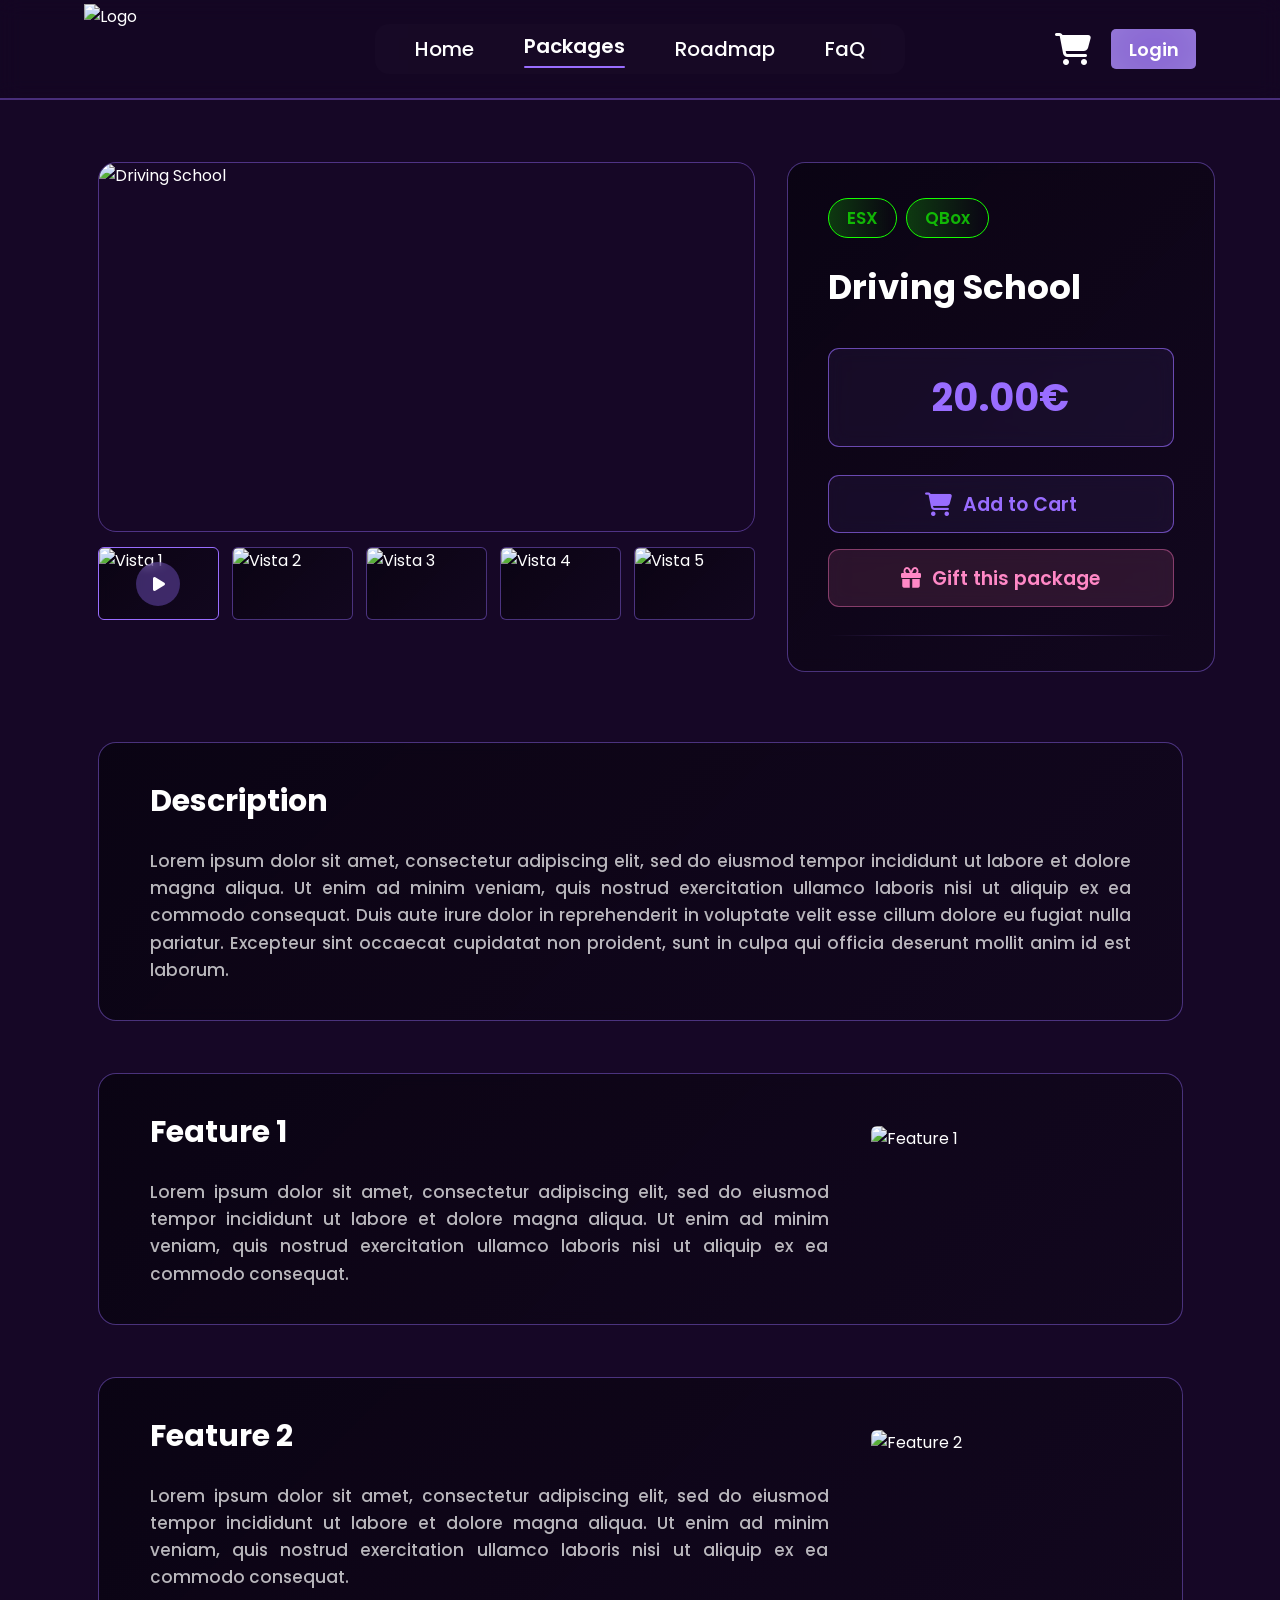
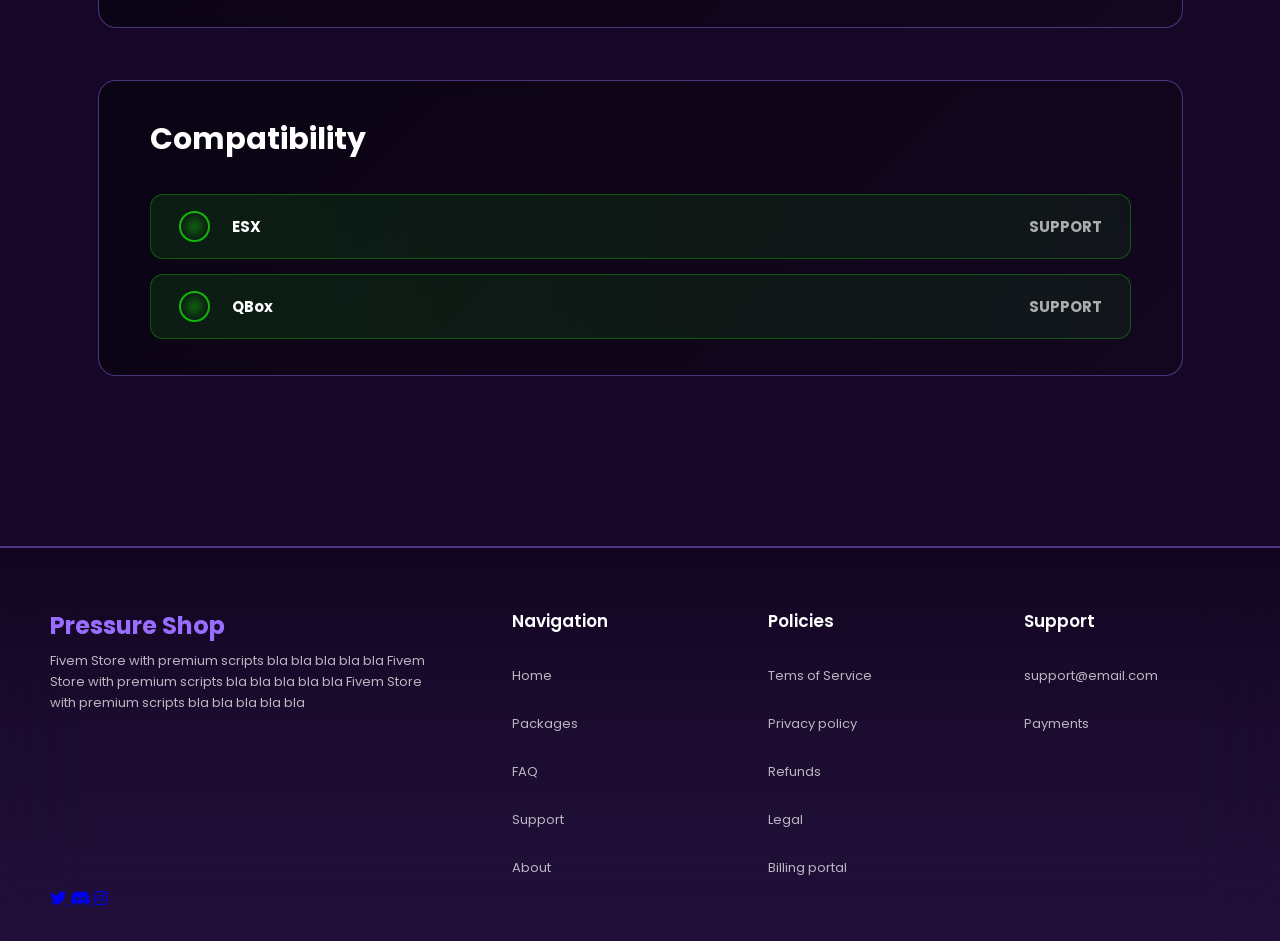
==== package.html @ d974fdbe "Add files via upload" ====
<!DOCTYPE html>
<html lang="es">
<head>
    <meta charset="UTF-8">
    <meta name="viewport" content="width=device-width, initial-scale=1.0">
    <title>Driving School - Pressure Shop</title>
    <link rel="stylesheet" href="https://cdnjs.cloudflare.com/ajax/libs/font-awesome/6.5.1/css/all.min.css">
    <link rel="preconnect" href="https://fonts.googleapis.com">
    <link rel="preconnect" href="https://fonts.gstatic.com" crossorigin>
    <link href="https://fonts.googleapis.com/css2?family=Poppins:wght@300;400;500;600;700;800&display=swap" rel="stylesheet">
    <link rel="stylesheet" href="style.css">
</head>
<body>
    <div class="fondo-abstracto"></div>
    
    <header class="barra-navegacion">
        <div class="barra-navegacion-contenido">
            <img class="barra-navegacion-imagen" src="http://localhost:3845/assets/6dd7b9b415d5a33be78ff3a05e69b269f76c4a64.png" alt="Logo">
            <nav class="barra-navegacion-paginas">
                <a href="index.html" class="barra-navegacion-pagina">Home</a>
                <a href="packages.html" class="barra-navegacion-pagina-seleccionada">
                    <span>Packages</span>
                    <div class="barra-navegacion-linea"></div>
                </a>
                <a href="roadmap.html" class="barra-navegacion-pagina">Roadmap</a>
                <a href="index.html#faq" class="barra-navegacion-pagina">FaQ</a>
            </nav>
            <div class="barra-navegacion-acciones">
                <i class="fa-solid fa-cart-shopping barra-navegacion-carrito"></i>
                <div class="barra-navegacion-login">
                    <p class="barra-navegacion-login-texto">Login</p>
                </div>
            </div>
        </div>
    </header>

    <main class="seccion-principal-paquete">
        <!-- Sección Vista del Paquete -->
        <section class="seccion-vista-paquete">
            <div class="contenedor-vista-paquete">
                <!-- Galería de Imágenes -->
                <div class="paquete-galeria">
                    <div class="paquete-imagen-principal">
                        <img src="http://localhost:3845/assets/cdb3af06e05f0462974c043384c393576e324d57.png" alt="Driving School">
                    </div>
                    <div class="paquete-miniaturas">
                        <div class="paquete-miniatura activa">
                            <img src="http://localhost:3845/assets/cdb3af06e05f0462974c043384c393576e324d57.png" alt="Vista 1">
                            <div class="miniatura-play">
                                <i class="fas fa-play"></i>
                            </div>
                        </div>
                        <div class="paquete-miniatura">
                            <img src="http://localhost:3845/assets/1f35b79a4ffbcec7e0692dbcde36d2a3f25a0813.png" alt="Vista 2">
                        </div>
                        <div class="paquete-miniatura">
                            <img src="http://localhost:3845/assets/9067d651aeee5f3365af554c4c97d19b44d514a9.png" alt="Vista 3">
                        </div>
                        <div class="paquete-miniatura">
                            <img src="http://localhost:3845/assets/1de603a853098164a46dad4e11ddac39beee2a10.png" alt="Vista 4">
                        </div>
                        <div class="paquete-miniatura">
                            <img src="http://localhost:3845/assets/d2fc2fd8f8702bbcc86608a6ccfd7d4eb787f621.png" alt="Vista 5">
                        </div>
                    </div>
                </div>

                <!-- Información del Paquete -->
                <div class="paquete-info">
                    <div class="paquete-info-etiquetas">
                        <span class="paquete-etiqueta-framework">ESX</span>
                        <span class="paquete-etiqueta-framework">QBox</span>
                    </div>
                    <h1 class="paquete-info-titulo">Driving School</h1>
                    
                    <div class="paquete-info-precio">
                        <p class="precio-valor">20.00€</p>
                    </div>
                    
                    <button class="paquete-boton-carrito-grande">
                        <i class="fas fa-shopping-cart"></i>
                        <span>Add to Cart</span>
                    </button>
                    
                    <button class="paquete-boton-regalo">
                        <i class="fas fa-gift"></i>
                        <span>Gift this package</span>
                    </button>
                    
                    <div class="paquete-info-separador"></div>
                </div>
            </div>
        </section>

        <!-- Sección Descripción -->
        <section class="seccion-descripcion">
            <div class="contenedor-descripcion">
                <h2 class="descripcion-titulo">Description</h2>
                <p class="descripcion-texto">Lorem ipsum dolor sit amet, consectetur adipiscing elit, sed do eiusmod tempor incididunt ut labore et dolore magna aliqua. Ut enim ad minim veniam, quis nostrud exercitation ullamco laboris nisi ut aliquip ex ea commodo consequat. Duis aute irure dolor in reprehenderit in voluptate velit esse cillum dolore eu fugiat nulla pariatur. Excepteur sint occaecat cupidatat non proident, sunt in culpa qui officia deserunt mollit anim id est laborum.</p>
            </div>
        </section>

        <!-- Sección Características -->
        <section class="seccion-caracteristicas">
            <!-- Característica 1 -->
            <div class="contenedor-caracteristica">
                <div class="caracteristica-contenido">
                    <h3 class="caracteristica-titulo">Feature 1</h3>
                    <p class="caracteristica-descripcion">Lorem ipsum dolor sit amet, consectetur adipiscing elit, sed do eiusmod tempor incididunt ut labore et dolore magna aliqua. Ut enim ad minim veniam, quis nostrud exercitation ullamco laboris nisi ut aliquip ex ea commodo consequat.</p>
                </div>
                <div class="caracteristica-imagen">
                    <img src="http://localhost:3845/assets/03c77fe3ed1e97c93a8b05830d9ef6f0c1249931.png" alt="Feature 1">
                </div>
            </div>

            <!-- Característica 2 -->
            <div class="contenedor-caracteristica invertido">
                <div class="caracteristica-imagen">
                    <img src="http://localhost:3845/assets/75b4d01ce74805fd479299754c787b478462323e.png" alt="Feature 2">
                </div>
                <div class="caracteristica-contenido">
                    <h3 class="caracteristica-titulo">Feature 2</h3>
                    <p class="caracteristica-descripcion">Lorem ipsum dolor sit amet, consectetur adipiscing elit, sed do eiusmod tempor incididunt ut labore et dolore magna aliqua. Ut enim ad minim veniam, quis nostrud exercitation ullamco laboris nisi ut aliquip ex ea commodo consequat.</p>
                </div>
            </div>
        </section>

        <!-- Sección Compatibilidad -->
        <section class="seccion-compatibilidad">
            <div class="contenedor-compatibilidad">
                <h2 class="compatibilidad-titulo">Compatibility</h2>
                
                <div class="compatibilidad-item">
                    <div class="compatibilidad-icono">
                        <div class="compatibilidad-circulo"></div>
                    </div>
                    <p class="compatibilidad-nombre">ESX</p>
                    <p class="compatibilidad-soporte">SUPPORT</p>
                </div>
                
                <div class="compatibilidad-item">
                    <div class="compatibilidad-icono">
                        <div class="compatibilidad-circulo"></div>
                    </div>
                    <p class="compatibilidad-nombre">QBox</p>
                    <p class="compatibilidad-soporte">SUPPORT</p>
                </div>
            </div>
        </section>
    </main>

    <!-- Footer -->
    <footer class="pie-pagina">
        <div class="pie-pagina-contenedor">
            <div class="pie-pagina-informacion">
                <h3 class="pie-pagina-titulo">Pressure Shop</h3>
                <p class="pie-pagina-descripcion">Fivem Store with premium scripts bla bla bla bla bla Fivem Store with premium scripts bla bla bla bla bla Fivem Store with premium scripts bla bla bla bla bla</p>
            </div>
            
            <div class="pie-pagina-columna">
                <h4 class="pie-pagina-columna-titulo">Navigation</h4>
                <a href="index.html" class="pie-pagina-enlace">Home</a>
                <a href="packages.html" class="pie-pagina-enlace">Packages</a>
                <a href="index.html#faq" class="pie-pagina-enlace">FAQ</a>
                <a href="index.html#support" class="pie-pagina-enlace">Support</a>
                <a href="#" class="pie-pagina-enlace">About</a>
            </div>
            
            <div class="pie-pagina-columna">
                <h4 class="pie-pagina-columna-titulo">Policies</h4>
                <a href="#" class="pie-pagina-enlace">Tems of Service</a>
                <a href="#" class="pie-pagina-enlace">Privacy policy</a>
                <a href="#" class="pie-pagina-enlace">Refunds</a>
                <a href="#" class="pie-pagina-enlace">Legal</a>
                <a href="#" class="pie-pagina-enlace">Billing portal</a>
            </div>
            
            <div class="pie-pagina-columna">
                <h4 class="pie-pagina-columna-titulo">Support</h4>
                <a href="mailto:support@email.com" class="pie-pagina-enlace">support@email.com</a>
                <a href="#" class="pie-pagina-enlace">Payments</a>
            </div>
        </div>
        
        <div class="pie-pagina-redes">
            <a href="#" class="pie-pagina-icono-social">
                <i class="fab fa-twitter"></i>
            </a>
            <a href="#" class="pie-pagina-icono-social">
                <i class="fab fa-discord"></i>
            </a>
            <a href="#" class="pie-pagina-icono-social">
                <i class="fab fa-instagram"></i>
            </a>
        </div>
    </footer>
</body>
</html>
---- style.css ----
/* ========== ESTILOS GENERALES ========== */
* {
    margin: 0;
    padding: 0;
    box-sizing: border-box;
}

body {
    font-family: 'Poppins', sans-serif;
    background-color: #160726;
    color: white;
    min-height: 100vh;
    overflow-x: hidden;
}

/* Fondo abstracto */
.fondo-abstracto {
    position: fixed;
    top: 0;
    left: 0;
    width: 100%;
    height: 100%;
    background-image: url('http://localhost:3845/assets/07487ac74ef65855a284d0785a8cc638ba7f4124.png');
    background-repeat: repeat;
    background-size: 1024px 1024px;
    background-position: top left;
    opacity: 0.07;
    z-index: -1;
    pointer-events: none;
}

/* ========== BARRA DE NAVEGACIÓN ========== */
.barra-navegacion {
    position: fixed;
    top: 0;
    left: 0;
    width: 100%;
    height: 100px;
    background-color: rgba(0, 0, 0, 0.06);
    border-bottom: 2px solid rgba(153, 109, 255, 0.4);
    z-index: 1000;
    backdrop-filter: blur(10px);
}

.barra-navegacion-contenido {
    max-width: 1920px;
    margin: 0 auto;
    height: 100%;
    display: flex;
    align-items: center;
    justify-content: space-between;
    padding: 0 84px;
    position: relative;
}

.barra-navegacion-imagen {
    width: 90px;
    height: 90px;
    object-fit: cover;
}

.barra-navegacion-paginas {
    display: flex;
    align-items: center;
    gap: 50px;
    position: absolute;
    left: 50%;
    transform: translateX(-50%);
    background: rgba(255, 255, 255, 0.01);
    backdrop-filter: blur(45.9px);
    padding: 12px 40px;
    border-radius: 14px;
    height: 50px;
}

.barra-navegacion-pagina,
.barra-navegacion-pagina-seleccionada {
    font-family: 'Poppins', sans-serif;
    font-weight: 500;
    font-size: 20px;
    color: white;
    text-decoration: none;
    transition: color 0.3s ease;
    position: relative;
    display: flex;
    flex-direction: column;
    align-items: center;
    gap: 5px;
}

.barra-navegacion-pagina:hover {
    color: #996dff;
}

.barra-navegacion-pagina-seleccionada {
    font-weight: 600;
}

.barra-navegacion-linea {
    width: 100%;
    height: 2px;
    background: #996dff;
    border-radius: 2px;
}

.barra-navegacion-acciones {
    display: flex;
    align-items: center;
    gap: 20px;
}

.barra-navegacion-carrito {
    font-size: 32px;
    color: white;
    cursor: pointer;
    transition: color 0.3s ease;
}

.barra-navegacion-carrito:hover {
    color: #996dff;
}

.barra-navegacion-login {
    display: flex;
    align-items: center;
    justify-content: center;
    background: rgba(153, 109, 255, 0.78);
    padding: 10px 16px;
    border-radius: 5px;
    cursor: pointer;
    transition: background 0.3s ease;
    box-shadow: 0px 0px 49.5px 0px inset rgba(255, 255, 255, 0.25);
    height: 40px;
    min-width: 85px;
}

.barra-navegacion-login:hover {
    background: rgba(153, 109, 255, 1);
}

.barra-navegacion-login-texto {
    font-family: 'Poppins', sans-serif;
    font-weight: 600;
    font-size: 18px;
    margin: 0;
    color: white;
}

/* ========== MAIN ========== */
main {
    margin-top: 100px;
    width: 100%;
    max-width: 1920px;
    margin-left: auto;
    margin-right: auto;
    padding: 80px 0;
}

/* ========== SECCIÓN ÚLTIMO PAQUETE (Latest Drop) ========== */
.seccion-ultimo-paquete {
    max-width: 1100px;
    margin: 0 auto 120px;
    position: relative;
    background: rgba(153, 109, 255, 0.05);
    border: 1px solid rgba(153, 109, 255, 0.4);
    border-radius: 70px;
    padding: 50px;
    backdrop-filter: blur(9.8px);
    display: grid;
    grid-template-columns: 400px 1fr;
    gap: 40px;
    align-items: center;
    min-height: 500px;
}

.seccion-ultimo-paquete-contenido {
    display: flex;
    flex-direction: column;
    gap: 20px;
}

.seccion-ultimo-paquete-titulo1 {
    font-family: 'Poppins', sans-serif;
    font-weight: 700;
    font-size: 28px;
    color: #996dff;
    text-transform: uppercase;
    margin: 0;
    text-shadow: rgba(153, 109, 255, 0.84) 0px 0px 30.8px;
    line-height: normal;
}

.seccion-ultimo-paquete-titulo2 {
    font-family: 'Poppins', sans-serif;
    font-weight: 700;
    font-size: 32px;
    text-transform: uppercase;
    margin: 0;
    color: white;
    line-height: normal;
}

.seccion-ultimo-paquete-descripcion {
    font-family: 'Poppins', sans-serif;
    font-weight: 400;
    font-size: 15px;
    color: rgba(255, 255, 255, 0.71);
    line-height: 1.5;
    margin: 0;
    text-align: justify;
    text-transform: uppercase;
}

.seccion-ultimo-paquete-boton {
    display: inline-flex;
    align-items: center;
    justify-content: center;
    gap: 10px;
    background: rgba(153, 109, 255, 0.19);
    border: 1px solid #996dff;
    border-radius: 11px;
    padding: 10px 20px;
    cursor: pointer;
    transition: all 0.3s ease;
    width: fit-content;
    height: 50px;
    margin-top: 15px;
}

.seccion-ultimo-paquete-boton:hover {
    background: rgba(153, 109, 255, 0.3);
    transform: translateY(-2px);
}

.seccion-ultimo-paquete-boton-icono {
    font-size: 28px;
    color: #996dff;
}

.seccion-ultimo-paquete-boton-texto {
    font-family: 'Poppins', sans-serif;
    font-weight: 600;
    font-size: 18px;
    color: #996dff;
    text-transform: uppercase;
    margin: 0;
    line-height: normal;
}

.seccion-ultimo-paquete-imagen {
    width: 100%;
    height: 100%;
    object-fit: cover;
    border-radius: 20px;
}

/* ========== SECCIÓN PAQUETES ========== */
.seccion-paquetes {
    max-width: 1500px;
    margin: 0 auto 120px;
    padding: 0 40px;
}

.seccion-paquetes-titulo {
    text-align: center;
    margin-bottom: 60px;
    position: relative;
}

.seccion-paquetes-titulo-texto {
    font-family: 'Poppins', sans-serif;
    font-weight: 700;
    font-size: 45px;
    color: #996dff;
    text-transform: uppercase;
    letter-spacing: 1.1px;
    margin: 0;
    display: inline-block;
    position: relative;
}

.seccion-paquetes-titulo-texto::before,
.seccion-paquetes-titulo-texto::after {
    content: '';
    position: absolute;
    top: 50%;
    transform: translateY(-50%);
    width: 80px;
    height: 2px;
    background: linear-gradient(90deg, transparent 0%, #996dff 50%, transparent 100%);
}

.seccion-paquetes-titulo-texto::before {
    right: calc(100% + 30px);
}

.seccion-paquetes-titulo-texto::after {
    left: calc(100% + 30px);
}

.seccion-paquetes-imagenes {
    display: grid;
    grid-template-columns: repeat(4, 1fr);
    gap: 30px;
}

.seccion-paquetes-imagen {
    width: 100%;
    height: 200px;
    object-fit: cover;
    border-radius: 18px;
    border: 1px solid #3f3f3f;
    transition: transform 0.3s ease, box-shadow 0.3s ease;
}

.seccion-paquetes-imagen:hover {
    transform: translateY(-5px);
    box-shadow: 0 10px 30px rgba(153, 109, 255, 0.3);
}

/* ========== SECCIÓN POR QUÉ NOSOTROS (Why Us) ========== */
.seccion-por-que-nosotros {
    max-width: 1500px;
    margin: 0 auto 120px;
    padding: 0 40px;
}

.seccion-por-que-nosotros-titulo {
    text-align: center;
    margin-bottom: 60px;
    position: relative;
}

.seccion-por-que-nosotros-titulo-texto {
    font-family: 'Poppins', sans-serif;
    font-weight: 700;
    font-size: 45px;
    color: #996dff;
    text-transform: uppercase;
    letter-spacing: 1.1px;
    margin: 0;
    display: inline-block;
    position: relative;
}

.seccion-por-que-nosotros-titulo-texto::before,
.seccion-por-que-nosotros-titulo-texto::after {
    content: '';
    position: absolute;
    top: 50%;
    transform: translateY(-50%);
    width: 80px;
    height: 2px;
    background: linear-gradient(90deg, transparent 0%, #996dff 50%, transparent 100%);
}

.seccion-por-que-nosotros-titulo-texto::before {
    right: calc(100% + 30px);
}

.seccion-por-que-nosotros-titulo-texto::after {
    left: calc(100% + 30px);
}

.seccion-por-que-nosotros-tarjetas {
    display: grid;
    grid-template-columns: repeat(4, 1fr);
    gap: 30px;
}

.seccion-por-que-nosotros-tarjeta {
    text-align: center;
    padding: 25px 15px;
    background: rgba(153, 109, 255, 0.03);
    border-radius: 15px;
    transition: all 0.3s ease;
}

.seccion-por-que-nosotros-tarjeta:hover {
    background: rgba(153, 109, 255, 0.06);
}

.seccion-por-que-nosotros-tarjeta-icono-contenedor {
    width: 70px;
    height: 70px;
    margin: 0 auto 20px;
    background: rgba(153, 109, 255, 0.15);
    border: 1px solid rgba(153, 109, 255, 0.4);
    border-radius: 12px;
    display: flex;
    align-items: center;
    justify-content: center;
    transition: all 0.3s ease;
}

.seccion-por-que-nosotros-tarjeta:hover .seccion-por-que-nosotros-tarjeta-icono-contenedor {
    background: rgba(153, 109, 255, 0.25);
    transform: translateY(-5px);
}

.seccion-por-que-nosotros-tarjeta-icono {
    font-size: 32px;
    color: #996dff;
}

.seccion-por-que-nosotros-tarjeta-titulo {
    font-family: 'Poppins', sans-serif;
    font-weight: 600;
    font-size: 18px;
    color: #b8a7e0;
    margin: 0 0 12px 0;
    line-height: normal;
}

.seccion-por-que-nosotros-tarjeta-descripcion {
    font-family: 'Poppins', sans-serif;
    font-weight: 400;
    font-size: 13px;
    color: rgba(255, 255, 255, 0.7);
    line-height: 1.6;
    margin: 0;
    text-align: justify;
}

/* ========== SECCIÓN FAQ ========== */
.seccion-faq {
    max-width: 1100px;
    margin: 0 auto 120px;
    padding: 0 40px;
}

.seccion-faq-titulo {
    text-align: center;
    margin-bottom: 60px;
    position: relative;
}

.seccion-faq-titulo-texto {
    font-family: 'Poppins', sans-serif;
    font-weight: 700;
    font-size: 45px;
    color: #996dff;
    text-transform: uppercase;
    letter-spacing: 1.1px;
    margin: 0;
    display: inline-block;
    position: relative;
}

.seccion-faq-titulo-texto::before,
.seccion-faq-titulo-texto::after {
    content: '';
    position: absolute;
    top: 50%;
    transform: translateY(-50%);
    width: 80px;
    height: 2px;
    background: linear-gradient(90deg, transparent 0%, #996dff 50%, transparent 100%);
}

.seccion-faq-titulo-texto::before {
    right: calc(100% + 30px);
}

.seccion-faq-titulo-texto::after {
    left: calc(100% + 30px);
}

.seccion-faq-preguntas {
    display: flex;
    flex-direction: column;
    gap: 18px;
}

.seccion-faq-pregunta {
    background: rgba(153, 109, 255, 0.08);
    border: 1px solid rgba(153, 109, 255, 0.3);
    border-radius: 12px;
    padding: 20px 25px;
    cursor: pointer;
    transition: all 0.3s ease;
}

.seccion-faq-pregunta:hover {
    background: rgba(153, 109, 255, 0.12);
    border-color: rgba(153, 109, 255, 0.5);
}

.seccion-faq-pregunta-encabezado {
    display: flex;
    justify-content: space-between;
    align-items: center;
}

.seccion-faq-pregunta-titulo {
    font-family: 'Poppins', sans-serif;
    font-weight: 600;
    font-size: 17px;
    margin: 0;
    line-height: normal;
}

.seccion-faq-pregunta-icono {
    font-size: 20px;
    color: #996dff;
    transition: transform 0.3s ease;
}

.seccion-faq-pregunta-respuesta {
    font-family: 'Poppins', sans-serif;
    font-weight: 400;
    font-size: 14px;
    color: rgba(255, 255, 255, 0.7);
    line-height: 1.7;
    margin-top: 12px;
}

/* ========== SECCIÓN SOPORTE ========== */
.seccion-soporte {
    max-width: 800px;
    margin: 0 auto 120px;
    padding: 0 40px;
}

.seccion-soporte-titulo {
    text-align: center;
    margin-bottom: 60px;
    position: relative;
}

.seccion-soporte-titulo-texto {
    font-family: 'Poppins', sans-serif;
    font-weight: 700;
    font-size: 45px;
    color: #996dff;
    text-transform: uppercase;
    letter-spacing: 1.1px;
    margin: 0;
    display: inline-block;
    position: relative;
}

.seccion-soporte-titulo-texto::before,
.seccion-soporte-titulo-texto::after {
    content: '';
    position: absolute;
    top: 50%;
    transform: translateY(-50%);
    width: 80px;
    height: 2px;
    background: linear-gradient(90deg, transparent 0%, #996dff 50%, transparent 100%);
}

.seccion-soporte-titulo-texto::before {
    right: calc(100% + 30px);
}

.seccion-soporte-titulo-texto::after {
    left: calc(100% + 30px);
}

.seccion-soporte-contenedor {
    background: rgba(153, 109, 255, 0.05);
    border: 1px solid rgba(153, 109, 255, 0.4);
    border-radius: 40px;
    padding: 40px 60px;
    backdrop-filter: blur(9.8px);
}

.seccion-soporte-formulario {
    display: flex;
    flex-direction: column;
    gap: 18px;
}

.seccion-soporte-fila {
    display: grid;
    grid-template-columns: 1fr 1fr;
    gap: 25px;
}

.seccion-soporte-entrada,
.seccion-soporte-entrada-grande {
    background: rgba(0, 0, 0, 0.31);
    border: none;
    border-radius: 7px;
    padding: 12px 18px;
    font-family: 'Poppins', sans-serif;
    font-weight: 300;
    font-size: 16px;
    color: white;
    height: 45px;
    transition: all 0.3s ease;
}

.seccion-soporte-entrada:focus,
.seccion-soporte-entrada-grande:focus {
    outline: none;
    background: rgba(0, 0, 0, 0.4);
}

.seccion-soporte-entrada::placeholder,
.seccion-soporte-entrada-grande::placeholder {
    color: rgba(255, 255, 255, 0.29);
    letter-spacing: 0.5px;
}

.seccion-soporte-entrada-grande {
    min-height: 130px;
    resize: vertical;
    grid-column: 1 / -1;
}

.seccion-soporte-boton {
    display: flex;
    align-items: center;
    justify-content: center;
    gap: 10px;
    background: rgba(0, 0, 0, 0.26);
    border: 1px solid rgba(153, 109, 255, 0.4);
    border-radius: 12px;
    padding: 10px 20px;
    cursor: pointer;
    transition: all 0.3s ease;
    backdrop-filter: blur(2.6px);
    height: 50px;
    width: fit-content;
    margin: 10px auto 0;
}

.seccion-soporte-boton:hover {
    background: rgba(153, 109, 255, 0.3);
    transform: translateY(-2px);
}

.seccion-soporte-boton-icono {
    font-size: 32px;
    color: rgba(153, 109, 255, 0.4);
}

.seccion-soporte-boton-texto {
    font-family: 'Poppins', sans-serif;
    font-weight: 400;
    font-size: 18px;
    color: rgba(153, 109, 255, 0.4);
    margin: 0;
    letter-spacing: 0.5px;
    line-height: normal;
}

/* ========== FOOTER ========== */
.pie-pagina {
    background: linear-gradient(180deg, rgba(0, 0, 0, 0.16) 0%, rgba(35, 23, 62, 0.145) 25%, rgba(70, 46, 123, 0.13) 50%, rgba(139, 92, 246, 0.1) 100%);
    border-top: 2px solid rgba(153, 109, 255, 0.4);
    padding: 60px 50px 30px;
    backdrop-filter: blur(41.3px);
}

.pie-pagina-contenedor {
    max-width: 1500px;
    margin: 0 auto;
    display: grid;
    grid-template-columns: 2fr 1fr 1fr 1fr;
    gap: 50px;
}

.pie-pagina-columna {
    display: flex;
    flex-direction: column;
    gap: 20px;
}

.pie-pagina-titulo {
    font-family: 'Poppins', sans-serif;
    font-weight: 700;
    font-size: 24px;
    color: #996dff;
    margin-bottom: 8px;
}

.pie-pagina-descripcion {
    font-family: 'Poppins', sans-serif;
    font-weight: 400;
    font-size: 13px;
    color: rgba(255, 255, 255, 0.7);
    line-height: 1.6;
    max-width: 380px;
}

.pie-pagina-columna-titulo {
    font-family: 'Poppins', sans-serif;
    font-weight: 600;
    font-size: 17px;
    margin-bottom: 12px;
}

.pie-pagina-enlace {
    font-family: 'Poppins', sans-serif;
    font-weight: 400;
    font-size: 13px;
    color: rgba(255, 255, 255, 0.7);
    text-decoration: none;
    transition: color 0.3s ease;
    margin-bottom: 8px;
}

.pie-pagina-enlace:hover {
    color: #996dff;
}

.pie-pagina-iconos {
    display: flex;
    gap: 15px;
    margin-top: 20px;
}

.pie-pagina-icono {
    width: 40px;
    height: 40px;
    display: flex;
    align-items: center;
    justify-content: center;
    background: rgba(153, 109, 255, 0.15);
    border: 1px solid rgba(153, 109, 255, 0.4);
    border-radius: 10px;
    color: #996dff;
    font-size: 20px;
    text-decoration: none;
    transition: all 0.3s ease;
}

.pie-pagina-icono:hover {
    background: rgba(153, 109, 255, 0.3);
    transform: translateY(-3px);
}

/* ========== PÁGINA PACKAGES ========== */

.seccion-principal-packages {
    width: 100%;
    padding-top: 62px;
}

/* Banner de Colección */
.seccion-banner-coleccion {
    width: 100%;
    display: flex;
    justify-content: center;
    margin-bottom: 99px;
}

.contenedor-banner-coleccion {
    position: relative;
    width: 1100px;
    height: 330px;
    background: linear-gradient(135deg, rgba(153, 109, 255, 0.03) 0%, rgba(0, 0, 0, 0.05) 100%);
    backdrop-filter: blur(10px);
    border: 0.5px solid #996dff;
    border-radius: 38px;
    margin: 0 auto;
}

.banner-coleccion-etiqueta {
    position: absolute;
    top: 27px;
    left: 50%;
    transform: translateX(-50%);
    font-family: 'Poppins', sans-serif;
    font-weight: 700;
    font-size: 17px;
    color: #996dff;
    text-transform: uppercase;
    letter-spacing: 0.4px;
    margin: 0;
    z-index: 2;
}

.banner-coleccion-linea-izquierda,
.banner-coleccion-linea-derecha {
    position: absolute;
    top: 40px;
    width: 55px;
    height: 2px;
    background: linear-gradient(90deg, transparent 0%, #996dff 50%, transparent 100%);
}

.banner-coleccion-linea-izquierda {
    left: calc(50% - 125px);
}

.banner-coleccion-linea-derecha {
    right: calc(50% - 125px);
}

.banner-coleccion-titulo {
    position: absolute;
    top: 49px;
    left: 50%;
    transform: translateX(-50%);
    font-family: 'Poppins', sans-serif;
    font-weight: 700;
    font-size: 50px;
    color: white;
    margin: 0;
    white-space: nowrap;
}

.banner-coleccion-etiquetas {
    position: absolute;
    top: 140px;
    left: 50%;
    transform: translateX(-50%);
    display: flex;
    gap: 12px;
}

.banner-coleccion-tag {
    display: inline-flex;
    align-items: center;
    justify-content: center;
    height: 28px;
    padding: 0 16px;
    background: linear-gradient(90deg, rgba(153, 109, 255, 0.21) 0%, rgba(0, 0, 0, 0.137) 100%);
    border: 1px solid #996dff;
    border-radius: 45px;
    font-family: 'Poppins', sans-serif;
    font-weight: 500;
    font-size: 13px;
    color: white;
}

.banner-coleccion-estadisticas {
    position: absolute;
    bottom: 35px;
    left: 50%;
    transform: translateX(-50%);
    display: flex;
    gap: 22px;
}

.banner-coleccion-estadistica {
    width: 200px;
    height: 85px;
    background: linear-gradient(90deg, rgba(153, 109, 255, 0.21) 0%, rgba(0, 0, 0, 0.137) 100%);
    border: 1px solid #996dff;
    border-radius: 12px;
    display: flex;
    flex-direction: column;
    align-items: center;
    justify-content: center;
    gap: 2px;
}

.estadistica-titulo {
    font-family: 'Poppins', sans-serif;
    font-weight: 600;
    font-size: 10px;
    color: #996dff;
    margin-bottom: 3px;
}

.estadistica-valor {
    font-family: 'Poppins', sans-serif;
    font-weight: 600;
    font-size: 30px;
    color: #996dff;
}

/* Lista de Paquetes */
.seccion-lista-paquetes {
    width: 100%;
    max-width: 1200px;
    margin: 0 auto;
    padding: 0 20px;
}

.lista-paquetes-encabezado {
    display: flex;
    justify-content: space-between;
    align-items: flex-end;
    margin-bottom: 35px;
}

.lista-paquetes-titulos {
    display: flex;
    flex-direction: column;
}

.lista-paquetes-subtitulo {
    font-family: 'Poppins', sans-serif;
    font-weight: 500;
    font-size: 16px;
    color: rgba(255, 255, 255, 0.65);
    margin-bottom: 0;
}

.lista-paquetes-titulo {
    font-family: 'Poppins', sans-serif;
    font-weight: 700;
    font-size: 30px;
    color: white;
    margin-top: 0;
}

.lista-paquetes-filtros {
    display: flex;
    gap: 11px;
}

.filtro-boton {
    height: 28px;
    padding: 0 16px;
    background: linear-gradient(90deg, rgba(153, 109, 255, 0.13) 0%, rgba(0, 0, 0, 0.086) 100%);
    border: 1px solid rgba(153, 109, 255, 0.33);
    border-radius: 45px;
    font-family: 'Poppins', sans-serif;
    font-weight: 500;
    font-size: 13px;
    color: rgba(255, 255, 255, 0.76);
    cursor: pointer;
    transition: all 0.3s ease;
}

.filtro-boton.filtro-activo {
    background: linear-gradient(90deg, rgba(153, 109, 255, 0.21) 0%, rgba(0, 0, 0, 0.137) 100%);
    border: 1px solid #996dff;
    color: white;
}

.filtro-boton:hover {
    background: linear-gradient(90deg, rgba(153, 109, 255, 0.21) 0%, rgba(0, 0, 0, 0.137) 100%);
    border-color: #996dff;
    color: white;
}

/* Tarjetas de Paquetes */
.contenedor-tarjetas-paquetes {
    display: grid;
    grid-template-columns: repeat(3, 380px);
    gap: 28px;
    margin-bottom: 85px;
    justify-content: center;
}

.tarjeta-paquete {
    width: 380px;
    height: 415px;
    background: linear-gradient(180deg, rgba(10, 4, 18, 0.92) 0%, rgba(18, 8, 30, 0.88) 100%);
    border: 1px solid rgba(153, 109, 255, 0.44);
    border-radius: 18px;
    backdrop-filter: blur(7.55px);
    padding: 28px 30px;
    display: flex;
    flex-direction: column;
    position: relative;
    text-decoration: none;
    transition: all 0.3s ease;
}

.tarjeta-paquete:hover {
    transform: translateY(-5px);
    border-color: #996dff;
    box-shadow: 0 10px 30px rgba(153, 109, 255, 0.3);
}

.tarjeta-paquete-imagen {
    width: 100%;
    height: 180px;
    border-radius: 8px;
    object-fit: cover;
    margin-bottom: 7px;
}

.tarjeta-paquete-etiquetas {
    display: flex;
    gap: 7px;
    margin-bottom: 20px;
}

.tarjeta-etiqueta-esx {
    height: 28px;
    padding: 0 11px;
    display: inline-flex;
    align-items: center;
    justify-content: center;
    background: linear-gradient(90deg, rgba(21, 255, 0, 0.21) 0%, rgba(0, 0, 0, 0.137) 100%);
    border: 1px solid #15ff00;
    border-radius: 45px;
    font-family: 'Poppins', sans-serif;
    font-weight: 600;
    font-size: 17px;
    color: rgba(21, 255, 0, 0.68);
}

.tarjeta-paquete-titulo {
    font-family: 'Poppins', sans-serif;
    font-weight: 600;
    font-size: 25px;
    color: white;
    margin: 0 0 4px 0;
    line-height: 1.2;
}

.tarjeta-paquete-descripcion {
    font-family: 'Poppins', sans-serif;
    font-weight: 400;
    font-size: 18px;
    color: rgba(255, 255, 255, 0.73);
    margin: 0 0 auto 0;
    line-height: 1.2;
}

.tarjeta-paquete-footer {
    display: flex;
    align-items: center;
    gap: 8px;
    margin-top: 12px;
}

.tarjeta-paquete-precio {
    font-family: 'Poppins', sans-serif;
    font-weight: 600;
    font-size: 25px;
    color: #996dff;
    margin: 0;
    flex-grow: 1;
}

.tarjeta-boton-carrito {
    width: 44px;
    height: 38px;
    background: rgba(153, 109, 255, 0.02);
    border: 1px solid rgba(153, 109, 255, 0.4);
    border-radius: 8px;
    backdrop-filter: blur(10.95px);
    box-shadow: inset 0px 0px 6.3px 0px #996dff;
    display: flex;
    align-items: center;
    justify-content: center;
    cursor: pointer;
    transition: all 0.3s ease;
}

.tarjeta-boton-carrito i {
    color: #996dff;
    font-size: 16px;
}

.tarjeta-boton-carrito:hover {
    background: rgba(153, 109, 255, 0.1);
    transform: translateY(-2px);
}

.tarjeta-boton-checkout {
    width: 132px;
    height: 38px;
    background: rgba(244, 189, 120, 0.07);
    border: 1px solid rgba(244, 189, 120, 0.45);
    border-radius: 8px;
    backdrop-filter: blur(10.95px);
    box-shadow: inset 0px 0px 6.3px 0px rgba(244, 189, 120, 0.34);
    font-family: 'Poppins', sans-serif;
    font-weight: 600;
    font-size: 17px;
    color: rgba(255, 205, 142, 0.66);
    text-transform: uppercase;
    cursor: pointer;
    transition: all 0.3s ease;
}

.tarjeta-boton-checkout:hover {
    background: rgba(244, 189, 120, 0.15);
    transform: translateY(-2px);
}

/* ========== PÁGINA DE DETALLE DEL PAQUETE ========== */
.seccion-principal-paquete {
    padding-top: 62px;
    padding-bottom: 85px;
}

/* Vista del Paquete */
.seccion-vista-paquete {
    max-width: 1185px;
    margin: 0 auto 70px auto;
    padding: 0 50px;
}

.contenedor-vista-paquete {
    display: flex;
    gap: 32px;
    align-items: flex-start;
}

/* Galería */
.paquete-galeria {
    flex: 1;
    max-width: 657px;
}

.paquete-imagen-principal {
    width: 100%;
    height: 370px;
    border-radius: 18px;
    border: 1px solid rgba(153, 109, 255, 0.44);
    overflow: hidden;
    margin-bottom: 15px;
}

.paquete-imagen-principal img {
    width: 100%;
    height: 100%;
    object-fit: cover;
}

.paquete-miniaturas {
    display: flex;
    gap: 13px;
}

.paquete-miniatura {
    position: relative;
    width: 129px;
    height: 73px;
    border-radius: 6px;
    border: 1px solid rgba(153, 109, 255, 0.44);
    background: linear-gradient(135deg, rgba(10, 4, 18, 0.92) 0%, rgba(18, 8, 30, 0.88) 100%);
    backdrop-filter: blur(6.4px);
    overflow: hidden;
    cursor: pointer;
    transition: all 0.3s ease;
}

.paquete-miniatura:hover {
    border-color: #996dff;
    transform: translateY(-2px);
}

.paquete-miniatura.activa {
    border-color: #996dff;
}

.paquete-miniatura img {
    width: 100%;
    height: 100%;
    object-fit: cover;
}

.miniatura-play {
    position: absolute;
    top: 50%;
    left: 50%;
    transform: translate(-50%, -50%);
    width: 44px;
    height: 44px;
    display: flex;
    align-items: center;
    justify-content: center;
    background: rgba(153, 109, 255, 0.35);
    backdrop-filter: blur(4px);
    border-radius: 50%;
}

.miniatura-play i {
    color: white;
    font-size: 16px;
    margin-left: 2px;
}

/* Información del Paquete */
.paquete-info {
    flex: 0 0 428px;
    background: linear-gradient(135deg, rgba(10, 4, 18, 0.92) 0%, rgba(18, 8, 30, 0.88) 100%);
    backdrop-filter: blur(6.4px);
    border: 1px solid rgba(153, 109, 255, 0.44);
    border-radius: 18px;
    padding: 35px 40px;
}

.paquete-info-etiquetas {
    display: flex;
    gap: 9px;
    margin-bottom: 24px;
}

.paquete-etiqueta-framework {
    padding: 6px 18px;
    background: linear-gradient(90deg, rgba(21, 255, 0, 0.21) 0%, rgba(0, 0, 0, 0.137) 100%);
    border: 1px solid #15ff00;
    border-radius: 38px;
    font-family: 'Poppins', sans-serif;
    font-weight: 600;
    font-size: 17px;
    color: rgba(21, 255, 0, 0.68);
}

.paquete-info-titulo {
    font-family: 'Poppins', sans-serif;
    font-weight: 700;
    font-size: 34px;
    color: white;
    margin-bottom: 35px;
}

.paquete-info-precio {
    background: rgba(153, 109, 255, 0.08);
    backdrop-filter: blur(9px);
    border: 1px solid rgba(153, 109, 255, 0.64);
    border-radius: 11px;
    padding: 20px 15px;
    margin-bottom: 28px;
}

.precio-valor {
    font-family: 'Poppins', sans-serif;
    font-weight: 700;
    font-size: 38px;
    color: #996dff;
    text-align: center;
}

.paquete-boton-carrito-grande {
    width: 100%;
    height: 58px;
    display: flex;
    align-items: center;
    justify-content: center;
    gap: 11px;
    background: rgba(153, 109, 255, 0.08);
    backdrop-filter: blur(9px);
    border: 1px solid rgba(153, 109, 255, 0.64);
    border-radius: 11px;
    margin-bottom: 16px;
    cursor: pointer;
    transition: all 0.3s ease;
}

.paquete-boton-carrito-grande i {
    font-size: 24px;
    color: #996dff;
}

.paquete-boton-carrito-grande span {
    font-family: 'Poppins', sans-serif;
    font-weight: 600;
    font-size: 19px;
    color: #996dff;
}

.paquete-boton-carrito-grande:hover {
    background: rgba(153, 109, 255, 0.15);
    transform: translateY(-2px);
}

.paquete-boton-regalo {
    width: 100%;
    height: 58px;
    display: flex;
    align-items: center;
    justify-content: center;
    gap: 11px;
    background: rgba(244, 114, 182, 0.13);
    backdrop-filter: blur(9px);
    border: 1px solid rgba(244, 114, 182, 0.45);
    border-radius: 11px;
    margin-bottom: 28px;
    cursor: pointer;
    transition: all 0.3s ease;
}

.paquete-boton-regalo i {
    font-size: 20px;
    color: #ff88c6;
}

.paquete-boton-regalo span {
    font-family: 'Poppins', sans-serif;
    font-weight: 600;
    font-size: 19px;
    color: #ff88c6;
}

.paquete-boton-regalo:hover {
    background: rgba(244, 114, 182, 0.2);
    transform: translateY(-2px);
}

.paquete-info-separador {
    width: 100%;
    height: 1px;
    background: linear-gradient(90deg, transparent 0%, rgba(153, 109, 255, 0.44) 50%, transparent 100%);
}

/* Sección Descripción */
.seccion-descripcion {
    max-width: 1185px;
    margin: 0 auto 52px auto;
    padding: 0 50px;
}

.contenedor-descripcion {
    background: linear-gradient(135deg, rgba(10, 4, 18, 0.92) 0%, rgba(18, 8, 30, 0.88) 100%);
    backdrop-filter: blur(6.4px);
    border: 1px solid rgba(153, 109, 255, 0.44);
    border-radius: 18px;
    padding: 36px 51px;
}

.descripcion-titulo {
    font-family: 'Poppins', sans-serif;
    font-weight: 700;
    font-size: 30px;
    color: white;
    margin-bottom: 24px;
}

.descripcion-texto {
    font-family: 'Poppins', sans-serif;
    font-weight: 500;
    font-size: 17px;
    line-height: 1.6;
    color: rgba(255, 255, 255, 0.71);
    text-align: justify;
}

/* Sección Características */
.seccion-caracteristicas {
    max-width: 1185px;
    margin: 0 auto;
    padding: 0 50px;
}

.contenedor-caracteristica {
    display: flex;
    gap: 42px;
    align-items: center;
    background: linear-gradient(135deg, rgba(10, 4, 18, 0.92) 0%, rgba(18, 8, 30, 0.88) 100%);
    backdrop-filter: blur(6.4px);
    border: 1px solid rgba(153, 109, 255, 0.44);
    border-radius: 18px;
    padding: 36px 51px;
    margin-bottom: 52px;
}

.contenedor-caracteristica.invertido {
    flex-direction: row-reverse;
}

.caracteristica-contenido {
    flex: 1;
}

.caracteristica-titulo {
    font-family: 'Poppins', sans-serif;
    font-weight: 700;
    font-size: 30px;
    color: white;
    margin-bottom: 24px;
}

.caracteristica-descripcion {
    font-family: 'Poppins', sans-serif;
    font-weight: 500;
    font-size: 17px;
    line-height: 1.6;
    color: rgba(255, 255, 255, 0.71);
    text-align: justify;
}

.caracteristica-imagen {
    flex: 0 0 260px;
    height: 145px;
    border-radius: 6px;
    overflow: hidden;
}

.caracteristica-imagen img {
    width: 100%;
    height: 100%;
    object-fit: cover;
}

/* Sección Compatibilidad */
.seccion-compatibilidad {
    max-width: 1185px;
    margin: 0 auto 85px auto;
    padding: 0 50px;
}

.contenedor-compatibilidad {
    background: linear-gradient(135deg, rgba(10, 4, 18, 0.92) 0%, rgba(18, 8, 30, 0.88) 100%);
    backdrop-filter: blur(6.4px);
    border: 1px solid rgba(153, 109, 255, 0.44);
    border-radius: 18px;
    padding: 36px 51px;
}

.compatibilidad-titulo {
    font-family: 'Poppins', sans-serif;
    font-weight: 700;
    font-size: 30px;
    color: white;
    margin-bottom: 32px;
}

.compatibilidad-item {
    display: flex;
    align-items: center;
    gap: 22px;
    background: linear-gradient(90deg, rgba(21, 255, 0, 0.1) 0%, rgba(13, 153, 0, 0.1) 100%);
    border: 1px solid rgba(21, 255, 0, 0.28);
    border-radius: 13px;
    padding: 16px 28px;
    margin-bottom: 15px;
}

.compatibilidad-item:last-child {
    margin-bottom: 0;
}

.compatibilidad-icono {
    width: 31px;
    height: 31px;
    display: flex;
    align-items: center;
    justify-content: center;
}

.compatibilidad-circulo {
    width: 31px;
    height: 31px;
    border-radius: 50%;
    border: 2px solid rgba(21, 255, 0, 0.68);
    background: radial-gradient(circle, rgba(21, 255, 0, 0.3) 0%, transparent 70%);
}

.compatibilidad-nombre {
    flex: 1;
    font-family: 'Poppins', sans-serif;
    font-weight: 700;
    font-size: 15px;
    color: white;
}

.compatibilidad-soporte {
    font-family: 'Poppins', sans-serif;
    font-weight: 700;
    font-size: 15px;
    color: rgba(255, 255, 255, 0.65);
}

/* ========== RESPONSIVE ========== */
@media (max-width: 1400px) {
    .seccion-ultimo-paquete {
        max-width: 90%;
        grid-template-columns: 1fr;
        text-align: center;
    }

    .seccion-ultimo-paquete-contenido {
        order: 2;
    }

    .seccion-ultimo-paquete-imagen {
        order: 1;
    }

    .seccion-ultimo-paquete-boton {
        margin: 20px auto 0;
    }

    .seccion-paquetes-imagenes {
        grid-template-columns: repeat(2, 1fr);
    }

    .seccion-por-que-nosotros-tarjetas {
        grid-template-columns: repeat(2, 1fr);
    }

    /* Packages Responsive */
    .contenedor-banner-coleccion {
        width: 90%;
        max-width: 950px;
    }

    .contenedor-tarjetas-paquetes {
        grid-template-columns: repeat(2, 1fr);
        gap: 25px;
    }

    .tarjeta-paquete {
        width: 100%;
        max-width: 380px;
        margin: 0 auto;
    }

    .tarjeta-paquete-imagen {
        width: 100%;
    }
}

@media (max-width: 1024px) {
    .barra-navegacion {
        height: auto;
        padding: 15px 0;
    }

    .barra-navegacion-contenido {
        flex-direction: column;
        gap: 15px;
        padding: 0 30px;
    }

    .barra-navegacion-paginas {
        position: static;
        transform: none;
        flex-wrap: wrap;
        justify-content: center;
        gap: 30px;
        padding: 12px 25px;
    }

    .barra-navegacion-pagina,
    .barra-navegacion-pagina-seleccionada {
        font-size: 20px;
    }

    main {
        padding: 30px 20px;
        margin-top: 180px;
    }

    .seccion-paquetes-titulo-texto,
    .seccion-por-que-nosotros-titulo-texto,
    .seccion-faq-titulo-texto,
    .seccion-soporte-titulo-texto {
        font-size: 42px;
    }

    .seccion-paquetes-titulo-texto::before,
    .seccion-paquetes-titulo-texto::after,
    .seccion-por-que-nosotros-titulo-texto::before,
    .seccion-por-que-nosotros-titulo-texto::after,
    .seccion-faq-titulo-texto::before,
    .seccion-faq-titulo-texto::after,
    .seccion-soporte-titulo-texto::before,
    .seccion-soporte-titulo-texto::after {
        width: 40px;
    }

    .pie-pagina-contenedor {
        grid-template-columns: repeat(2, 1fr);
        gap: 40px;
    }
}

@media (max-width: 768px) {
    .barra-navegacion-imagen {
        width: 80px;
        height: 80px;
    }

    .barra-navegacion-paginas {
        gap: 20px;
        padding: 10px 20px;
    }

    .barra-navegacion-pagina,
    .barra-navegacion-pagina-seleccionada {
        font-size: 16px;
    }

    .seccion-paquetes-imagenes {
        grid-template-columns: 1fr;
    }

    .seccion-por-que-nosotros-tarjetas {
        grid-template-columns: 1fr;
    }

    .seccion-soporte-fila {
        grid-template-columns: 1fr;
    }

    .pie-pagina {
        padding: 50px 30px 30px;
    }

    .pie-pagina-contenedor {
        grid-template-columns: 1fr;
        gap: 30px;
    }

    .seccion-paquetes-titulo-texto,
    .seccion-por-que-nosotros-titulo-texto,
    .seccion-faq-titulo-texto,
    .seccion-soporte-titulo-texto {
        font-size: 32px;
    }

    .seccion-ultimo-paquete-titulo1 {
        font-size: 28px;
    }

    .seccion-ultimo-paquete-titulo2 {
        font-size: 32px;
    }

    /* Packages Tablet */
    .contenedor-tarjetas-paquetes {
        grid-template-columns: 1fr;
        gap: 25px;
    }

    .banner-coleccion-titulo {
        font-size: 45px;
    }

    .banner-coleccion-estadisticas {
        flex-wrap: wrap;
        gap: 15px;
    }

    .lista-paquetes-encabezado {
        flex-direction: column;
        align-items: flex-start;
        gap: 20px;
    }
}

@media (max-width: 480px) {
    .barra-navegacion-paginas {
        gap: 15px;
        padding: 8px 15px;
    }

    .barra-navegacion-pagina,
    .barra-navegacion-pagina-seleccionada {
        font-size: 14px;
    }

    .seccion-paquetes-titulo-texto,
    .seccion-por-que-nosotros-titulo-texto,
    .seccion-faq-titulo-texto,
    .seccion-soporte-titulo-texto {
        font-size: 28px;
    }

    .seccion-ultimo-paquete {
        padding: 30px;
        border-radius: 40px;
    }

    .seccion-ultimo-paquete-titulo1 {
        font-size: 24px;
    }

    .seccion-ultimo-paquete-titulo2 {
        font-size: 28px;
    }

    .seccion-ultimo-paquete-descripcion {
        font-size: 14px;
    }

    .seccion-soporte-contenedor {
        padding: 30px 20px;
        border-radius: 25px;
    }

    .seccion-soporte-entrada,
    .seccion-soporte-entrada-grande {
        font-size: 18px;
    }

    /* Packages Mobile */
    .contenedor-banner-coleccion {
        width: 95%;
        height: auto;
        padding: 25px 15px;
        border-radius: 30px;
    }

    .banner-coleccion-titulo {
        font-size: 32px;
    }

    .banner-coleccion-etiqueta {
        font-size: 16px;
    }

    .banner-coleccion-estadisticas {
        flex-direction: column;
        width: 100%;
    }

    .banner-coleccion-estadistica {
        width: 100%;
    }

    .lista-paquetes-titulo {
        font-size: 28px;
    }

    .tarjeta-paquete {
        padding: 25px 20px;
        height: auto;
    }

    .tarjeta-paquete-titulo {
        font-size: 24px;
    }

    .tarjeta-paquete-descripcion {
        font-size: 18px;
    }

    .tarjeta-paquete-precio {
        font-size: 24px;
    }

    /* Package Detail Responsive */
    .contenedor-vista-paquete {
        flex-direction: column;
    }

    .paquete-galeria {
        max-width: 100%;
    }

    .paquete-info {
        flex: 1;
        width: 100%;
    }

    .paquete-miniaturas {
        flex-wrap: wrap;
    }

    .contenedor-caracteristica,
    .contenedor-caracteristica.invertido {
        flex-direction: column;
    }

    .caracteristica-imagen {
        width: 100%;
        max-width: 350px;
    }
}

/* ========== ROADMAP PAGE ========== */
.seccion-principal-roadmap {
    padding-top: 140px;
    min-height: calc(100vh - 360px);
    position: relative;
}

.contenedor-roadmap {
    max-width: 1200px;
    margin: 0 auto;
    padding: 0 60px;
}

.roadmap-titulo {
    font-family: 'Poppins', sans-serif;
    font-weight: 700;
    font-size: 40px;
    color: white;
    margin-bottom: 28px;
}

.roadmap-descripcion {
    font-family: 'Poppins', sans-serif;
    font-weight: 400;
    font-size: 17px;
    color: rgba(255, 255, 255, 0.71);
    line-height: 1.6;
    margin-bottom: 72px;
    text-align: justify;
}

.roadmap-timeline {
    position: relative;
    padding: 40px 0;
    width: 100%;
}

.timeline-linea {
    position: absolute;
    left: 50%;
    top: 0;
    bottom: 0;
    width: 2px;
    background: linear-gradient(180deg, 
        rgba(153, 109, 255, 0.4) 0%, 
        rgba(153, 109, 255, 0.6) 50%, 
        rgba(153, 109, 255, 0.4) 100%);
    transform: translateX(-50%);
}

.timeline-item {
    position: relative;
    display: grid;
    grid-template-columns: 1fr 1fr;
    gap: 70px;
    margin-bottom: 120px;
}

.timeline-item:last-child {
    margin-bottom: 0;
}

.timeline-item-izquierda {
    grid-template-areas: "tarjeta fecha";
}

.timeline-item-derecha {
    grid-template-areas: "fecha tarjeta";
}

.timeline-fecha {
    position: relative;
    display: flex;
    align-items: center;
    justify-content: center;
}

.timeline-item-izquierda .timeline-fecha {
    grid-area: fecha;
    justify-content: flex-start;
    padding-left: 42px;
}

.timeline-item-derecha .timeline-fecha {
    grid-area: fecha;
    justify-content: flex-end;
    padding-right: 42px;
}

.timeline-fecha-texto {
    font-family: 'Poppins', sans-serif;
    font-weight: 600;
    font-size: 22px;
    color: #996dff;
    white-space: nowrap;
}

.timeline-punto {
    position: absolute;
    width: 22px;
    height: 22px;
    background: radial-gradient(circle, rgba(153, 109, 255, 0.9) 0%, rgba(153, 109, 255, 0.5) 100%);
    border: 3px solid rgba(153, 109, 255, 0.8);
    border-radius: 50%;
    left: 50%;
    transform: translateX(-50%);
    z-index: 2;
    box-shadow: 0 0 20px rgba(153, 109, 255, 0.5);
}

.timeline-tarjeta {
    background: linear-gradient(135deg, 
        rgba(10, 4, 18, 0.92) 0%, 
        rgba(11, 5, 20, 0.914) 14.904%, 
        rgba(18, 8, 30, 0.88) 100%);
    border: 1px solid rgba(153, 109, 255, 0.44);
    border-radius: 17px;
    padding: 30px 32px;
    backdrop-filter: blur(7.55px);
    transition: transform 0.3s ease, box-shadow 0.3s ease;
}

.timeline-item-izquierda .timeline-tarjeta {
    grid-area: tarjeta;
}

.timeline-item-derecha .timeline-tarjeta {
    grid-area: tarjeta;
}

.timeline-tarjeta:hover {
    transform: translateY(-5px);
    box-shadow: 0 8px 25px rgba(153, 109, 255, 0.3);
    border-color: rgba(153, 109, 255, 0.7);
}

.timeline-tarjeta-titulo {
    font-family: 'Poppins', sans-serif;
    font-weight: 700;
    font-size: 28px;
    color: white;
    margin-bottom: 22px;
}

.timeline-tarjeta-descripcion {
    font-family: 'Poppins', sans-serif;
    font-weight: 500;
    font-size: 16px;
    color: rgba(255, 255, 255, 0.71);
    line-height: 1.6;
    margin-bottom: 28px;
    text-align: justify;
}

.timeline-tarjeta-imagen {
    width: 100%;
    height: auto;
    border-radius: 0 0 18px 18px;
    object-fit: cover;
    display: block;
}

/* Responsive Roadmap */
@media (max-width: 1024px) {
    .contenedor-roadmap {
        padding: 0 40px;
    }

    .timeline-item {
        grid-template-columns: 1fr;
        grid-template-areas: "fecha" "tarjeta" !important;
        gap: 25px;
        margin-bottom: 80px;
    }

    .timeline-linea {
        left: 40px;
    }

    .timeline-fecha {
        justify-content: flex-start !important;
        padding-left: 0 !important;
        padding-right: 0 !important;
        margin-left: 28px;
    }

    .timeline-punto {
        left: 40px;
    }

    .timeline-tarjeta {
        margin-left: 70px;
    }

    .roadmap-titulo {
        font-size: 35px;
    }

    .roadmap-descripcion {
        font-size: 16px;
        margin-bottom: 50px;
    }
}

@media (max-width: 768px) {
    .contenedor-roadmap {
        padding: 0 25px;
    }

    .roadmap-titulo {
        font-size: 30px;
        margin-bottom: 20px;
    }

    .roadmap-descripcion {
        font-size: 15px;
        margin-bottom: 40px;
    }

    .timeline-linea {
        left: 25px;
    }

    .timeline-punto {
        left: 25px;
        width: 18px;
        height: 18px;
    }

    .timeline-fecha {
        margin-left: 18px;
    }

    .timeline-fecha-texto {
        font-size: 18px;
    }

    .timeline-tarjeta {
        margin-left: 50px;
        padding: 25px 20px;
    }

    .timeline-tarjeta-titulo {
        font-size: 24px;
    }

    .timeline-tarjeta-descripcion {
        font-size: 15px;
        margin-bottom: 20px;
    }

    .timeline-item {
        margin-bottom: 60px;
    }
}
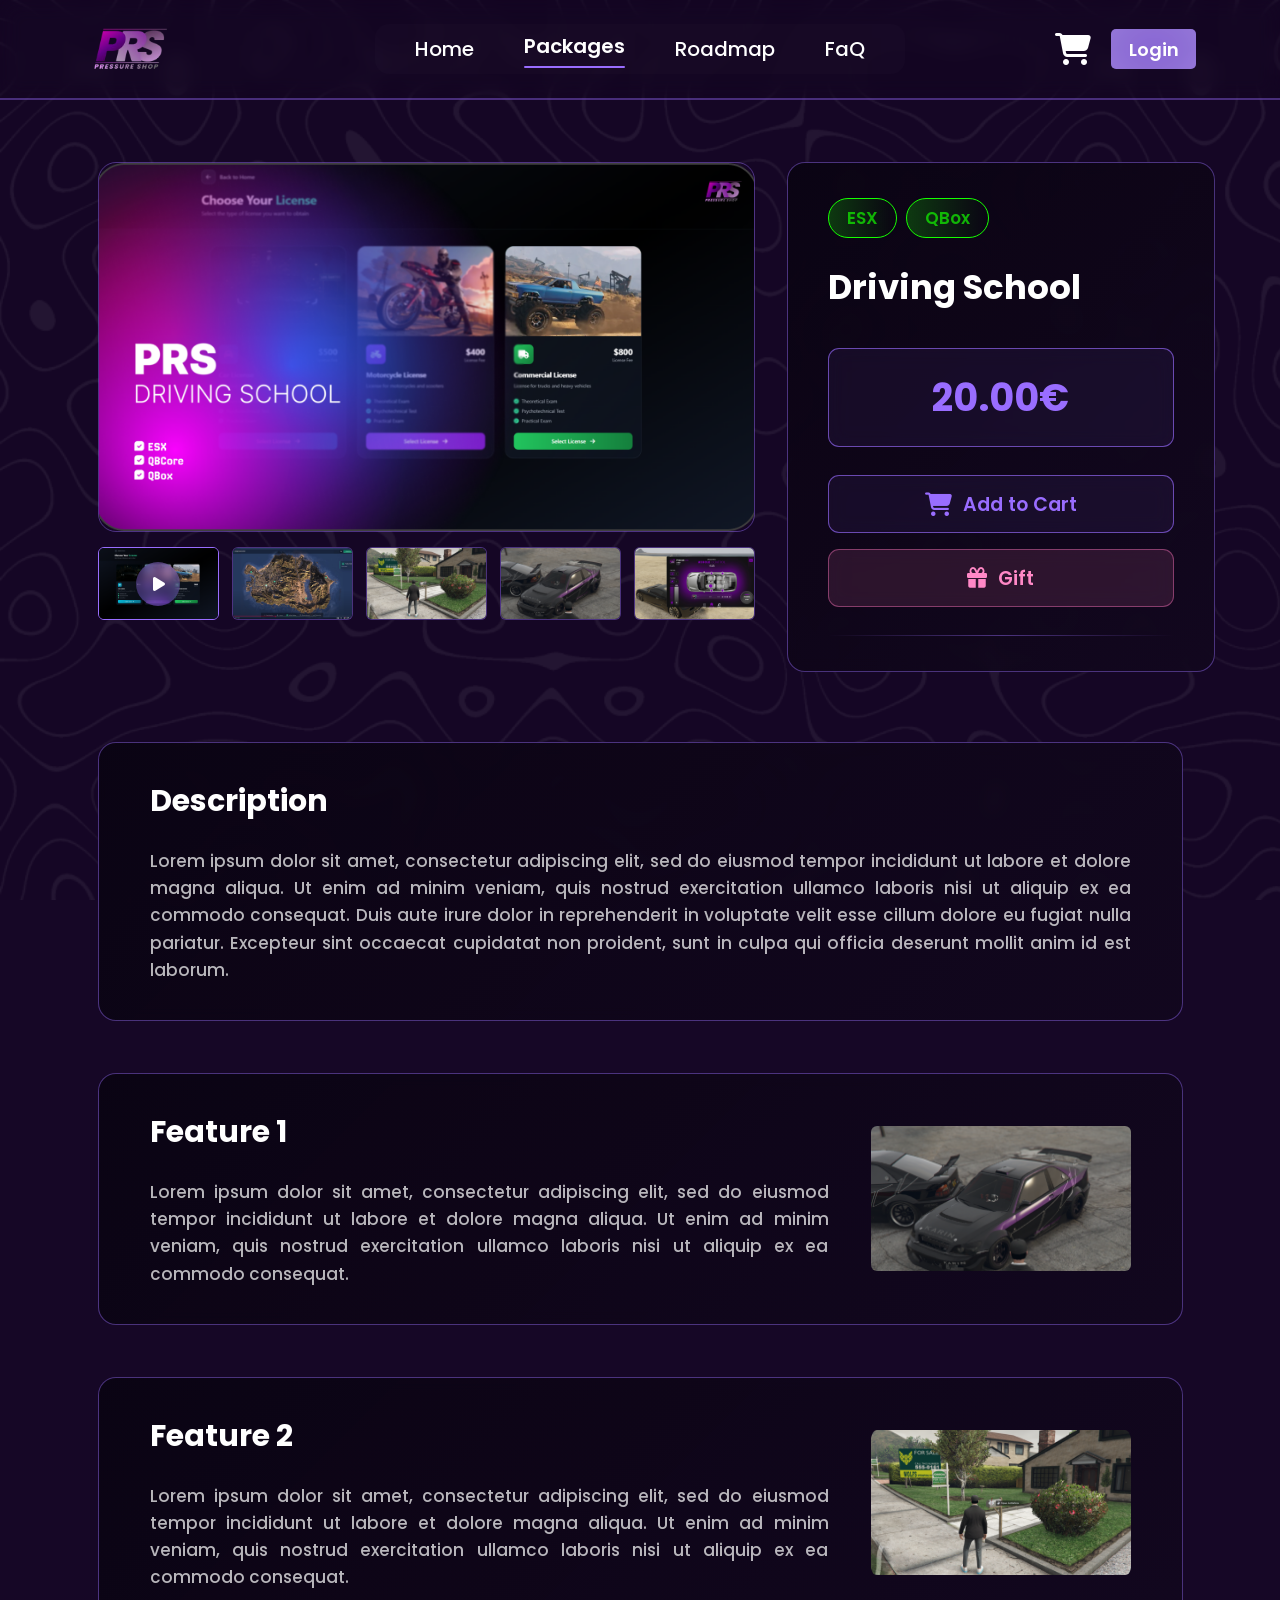
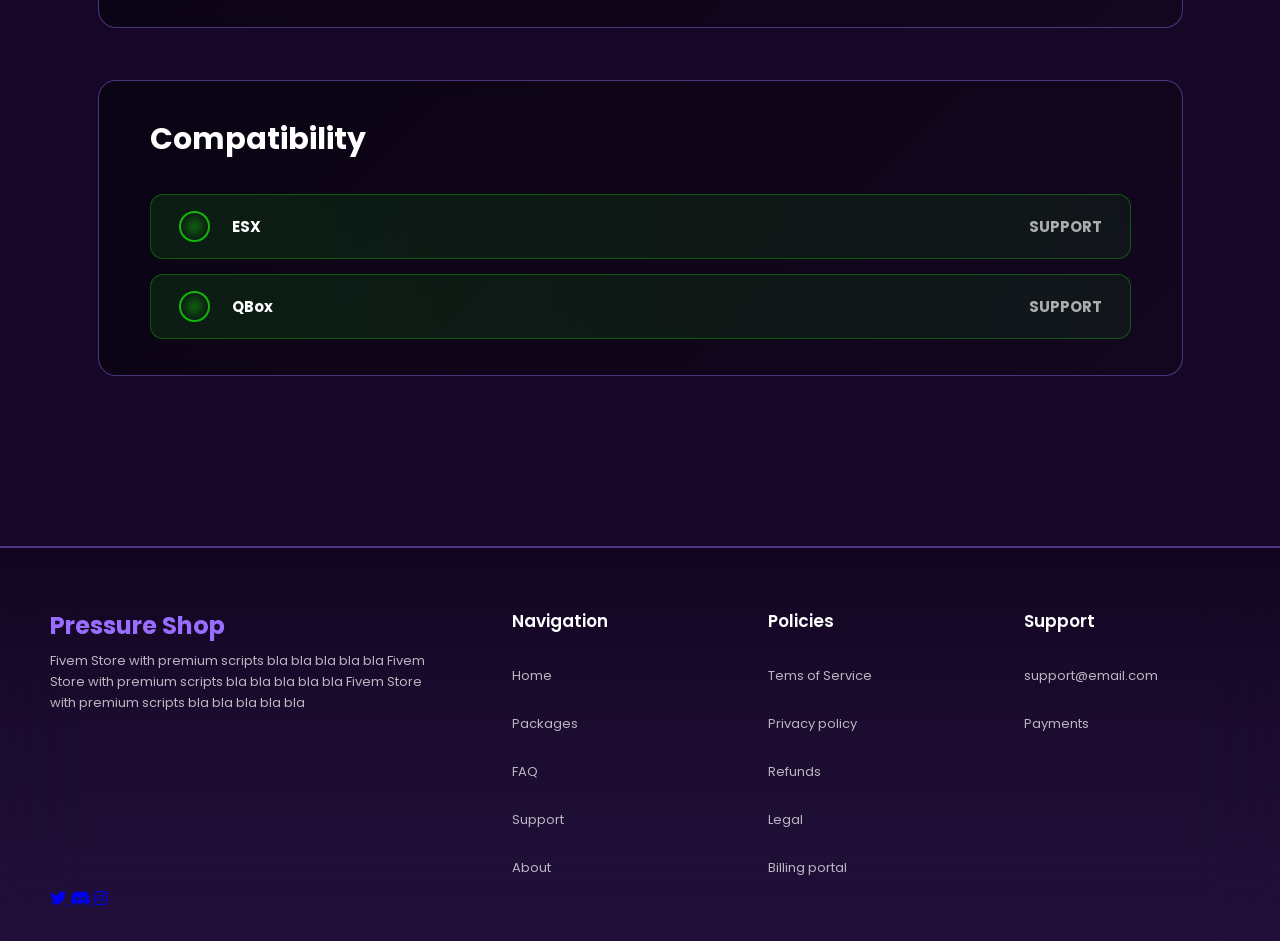
==== commit 7e60d0d4: "Add files via upload" ====
--- a/package.html
+++ b/package.html
@@ -14,8 +14,9 @@
     <div class="fondo-abstracto"></div>
     
     <header class="barra-navegacion">
+        <input type="checkbox" id="menu-toggle">
         <div class="barra-navegacion-contenido">
-            <img class="barra-navegacion-imagen" src="http://localhost:3845/assets/6dd7b9b415d5a33be78ff3a05e69b269f76c4a64.png" alt="Logo">
+            <img class="barra-navegacion-imagen" src="./assets/logo.webp" alt="Logo">
             <nav class="barra-navegacion-paginas">
                 <a href="index.html" class="barra-navegacion-pagina">Home</a>
                 <a href="packages.html" class="barra-navegacion-pagina-seleccionada">
@@ -26,6 +27,11 @@
                 <a href="index.html#faq" class="barra-navegacion-pagina">FaQ</a>
             </nav>
             <div class="barra-navegacion-acciones">
+                <label for="menu-toggle" class="barra-navegacion-hamburguesa">
+                    <span></span>
+                    <span></span>
+                    <span></span>
+                </label>
                 <i class="fa-solid fa-cart-shopping barra-navegacion-carrito"></i>
                 <div class="barra-navegacion-login">
                     <p class="barra-navegacion-login-texto">Login</p>
@@ -41,26 +47,26 @@
                 <!-- Galería de Imágenes -->
                 <div class="paquete-galeria">
                     <div class="paquete-imagen-principal">
-                        <img src="http://localhost:3845/assets/cdb3af06e05f0462974c043384c393576e324d57.png" alt="Driving School">
+                        <img src="./assets/driving.webp" alt="Driving School">
                     </div>
                     <div class="paquete-miniaturas">
                         <div class="paquete-miniatura activa">
-                            <img src="http://localhost:3845/assets/cdb3af06e05f0462974c043384c393576e324d57.png" alt="Vista 1">
+                            <img src="./assets/drivingPreview.webp" alt="Vista 1">
                             <div class="miniatura-play">
                                 <i class="fas fa-play"></i>
                             </div>
                         </div>
                         <div class="paquete-miniatura">
-                            <img src="http://localhost:3845/assets/1f35b79a4ffbcec7e0692dbcde36d2a3f25a0813.png" alt="Vista 2">
-                        </div>
-                        <div class="paquete-miniatura">
-                            <img src="http://localhost:3845/assets/9067d651aeee5f3365af554c4c97d19b44d514a9.png" alt="Vista 3">
-                        </div>
-                        <div class="paquete-miniatura">
-                            <img src="http://localhost:3845/assets/1de603a853098164a46dad4e11ddac39beee2a10.png" alt="Vista 4">
-                        </div>
-                        <div class="paquete-miniatura">
-                            <img src="http://localhost:3845/assets/d2fc2fd8f8702bbcc86608a6ccfd7d4eb787f621.png" alt="Vista 5">
+                            <img src="./assets/example1.webp" alt="Vista 2">
+                        </div>
+                        <div class="paquete-miniatura">
+                            <img src="./assets/example2.webp" alt="Vista 3">
+                        </div>
+                        <div class="paquete-miniatura">
+                            <img src="./assets/example3.webp" alt="Vista 4">
+                        </div>
+                        <div class="paquete-miniatura">
+                            <img src="./assets/example4.webp" alt="Vista 5">
                         </div>
                     </div>
                 </div>
@@ -84,7 +90,7 @@
                     
                     <button class="paquete-boton-regalo">
                         <i class="fas fa-gift"></i>
-                        <span>Gift this package</span>
+                        <span>Gift</span>
                     </button>
                     
                     <div class="paquete-info-separador"></div>
@@ -109,14 +115,14 @@
                     <p class="caracteristica-descripcion">Lorem ipsum dolor sit amet, consectetur adipiscing elit, sed do eiusmod tempor incididunt ut labore et dolore magna aliqua. Ut enim ad minim veniam, quis nostrud exercitation ullamco laboris nisi ut aliquip ex ea commodo consequat.</p>
                 </div>
                 <div class="caracteristica-imagen">
-                    <img src="http://localhost:3845/assets/03c77fe3ed1e97c93a8b05830d9ef6f0c1249931.png" alt="Feature 1">
+                    <img src="./assets/example3.webp" alt="Feature 1">
                 </div>
             </div>
 
             <!-- Característica 2 -->
             <div class="contenedor-caracteristica invertido">
                 <div class="caracteristica-imagen">
-                    <img src="http://localhost:3845/assets/75b4d01ce74805fd479299754c787b478462323e.png" alt="Feature 2">
+                    <img src="./assets/example2.webp" alt="Feature 2">
                 </div>
                 <div class="caracteristica-contenido">
                     <h3 class="caracteristica-titulo">Feature 2</h3>
--- a/style.css
+++ b/style.css
@@ -1,4 +1,3 @@
-/* ========== ESTILOS GENERALES ========== */
 * {
     margin: 0;
     padding: 0;
@@ -13,23 +12,21 @@
     overflow-x: hidden;
 }
 
-/* Fondo abstracto */
 .fondo-abstracto {
     position: fixed;
     top: 0;
     left: 0;
     width: 100%;
     height: 100%;
-    background-image: url('http://localhost:3845/assets/07487ac74ef65855a284d0785a8cc638ba7f4124.png');
+    background-image: url('./assets/bg.webp');
     background-repeat: repeat;
-    background-size: 1024px 1024px;
+    background-size: 1920px 1080px;
     background-position: top left;
     opacity: 0.07;
     z-index: -1;
     pointer-events: none;
 }
 
-/* ========== BARRA DE NAVEGACIÓN ========== */
 .barra-navegacion {
     position: fixed;
     top: 0;
@@ -109,6 +106,47 @@
     gap: 20px;
 }
 
+/* Menú hamburguesa - oculto por defecto */
+.barra-navegacion-hamburguesa {
+    display: none;
+    flex-direction: column;
+    justify-content: space-around;
+    width: 28px;
+    height: 24px;
+    cursor: pointer;
+    z-index: 1001;
+    position: relative;
+}
+
+.barra-navegacion-hamburguesa span {
+    width: 100%;
+    height: 3px;
+    background: white;
+    border-radius: 2px;
+    transition: all 0.3s ease;
+    transform-origin: center;
+}
+
+#menu-toggle {
+    display: none;
+}
+
+#menu-toggle:checked ~ .barra-navegacion-contenido .barra-navegacion-paginas {
+    transform: translateY(0);
+}
+
+#menu-toggle:checked ~ .barra-navegacion-contenido .barra-navegacion-hamburguesa span:nth-child(1) {
+    transform: rotate(45deg) translateY(10px);
+}
+
+#menu-toggle:checked ~ .barra-navegacion-contenido .barra-navegacion-hamburguesa span:nth-child(2) {
+    opacity: 0;
+}
+
+#menu-toggle:checked ~ .barra-navegacion-contenido .barra-navegacion-hamburguesa span:nth-child(3) {
+    transform: rotate(-45deg) translateY(-10px);
+}
+
 .barra-navegacion-carrito {
     font-size: 32px;
     color: white;
@@ -146,7 +184,6 @@
     color: white;
 }
 
-/* ========== MAIN ========== */
 main {
     margin-top: 100px;
     width: 100%;
@@ -156,7 +193,7 @@
     padding: 80px 0;
 }
 
-/* ========== SECCIÓN ÚLTIMO PAQUETE (Latest Drop) ========== */
+/* Home - latest drop */
 .seccion-ultimo-paquete {
     max-width: 1100px;
     margin: 0 auto 120px;
@@ -254,7 +291,7 @@
     border-radius: 20px;
 }
 
-/* ========== SECCIÓN PAQUETES ========== */
+/* Home - paquetes */
 .seccion-paquetes {
     max-width: 1500px;
     margin: 0 auto 120px;
@@ -318,7 +355,7 @@
     box-shadow: 0 10px 30px rgba(153, 109, 255, 0.3);
 }
 
-/* ========== SECCIÓN POR QUÉ NOSOTROS (Why Us) ========== */
+/* Why us */
 .seccion-por-que-nosotros {
     max-width: 1500px;
     margin: 0 auto 120px;
@@ -422,7 +459,7 @@
     text-align: justify;
 }
 
-/* ========== SECCIÓN FAQ ========== */
+/* Home faq */
 .seccion-faq {
     max-width: 1100px;
     margin: 0 auto 120px;
@@ -515,7 +552,7 @@
     margin-top: 12px;
 }
 
-/* ========== SECCIÓN SOPORTE ========== */
+/* Home - soporte */
 .seccion-soporte {
     max-width: 800px;
     margin: 0 auto 120px;
@@ -648,7 +685,7 @@
     line-height: normal;
 }
 
-/* ========== FOOTER ========== */
+/* Footer */
 .pie-pagina {
     background: linear-gradient(180deg, rgba(0, 0, 0, 0.16) 0%, rgba(35, 23, 62, 0.145) 25%, rgba(70, 46, 123, 0.13) 50%, rgba(139, 92, 246, 0.1) 100%);
     border-top: 2px solid rgba(153, 109, 255, 0.4);
@@ -734,14 +771,14 @@
     transform: translateY(-3px);
 }
 
-/* ========== PÁGINA PACKAGES ========== */
+/* PACKAGES.HTML */
 
 .seccion-principal-packages {
     width: 100%;
     padding-top: 62px;
 }
 
-/* Banner de Colección */
+/* Paquetes - Banner */
 .seccion-banner-coleccion {
     width: 100%;
     display: flex;
@@ -866,7 +903,7 @@
     color: #996dff;
 }
 
-/* Lista de Paquetes */
+/* Paquetes - Grid */
 .seccion-lista-paquetes {
     width: 100%;
     max-width: 1200px;
@@ -933,7 +970,7 @@
     color: white;
 }
 
-/* Tarjetas de Paquetes */
+/* Etiquetas */
 .contenedor-tarjetas-paquetes {
     display: grid;
     grid-template-columns: repeat(3, 380px);
@@ -1073,13 +1110,13 @@
     transform: translateY(-2px);
 }
 
-/* ========== PÁGINA DE DETALLE DEL PAQUETE ========== */
+/* PACKAGE.HTML */
 .seccion-principal-paquete {
     padding-top: 62px;
     padding-bottom: 85px;
 }
 
-/* Vista del Paquete */
+/* Paquete */
 .seccion-vista-paquete {
     max-width: 1185px;
     margin: 0 auto 70px auto;
@@ -1092,7 +1129,7 @@
     align-items: flex-start;
 }
 
-/* Galería */
+/* Galeria */
 .paquete-galeria {
     flex: 1;
     max-width: 657px;
@@ -1167,7 +1204,7 @@
     margin-left: 2px;
 }
 
-/* Información del Paquete */
+/* Paquete info */
 .paquete-info {
     flex: 0 0 428px;
     background: linear-gradient(135deg, rgba(10, 4, 18, 0.92) 0%, rgba(18, 8, 30, 0.88) 100%);
@@ -1291,7 +1328,7 @@
     background: linear-gradient(90deg, transparent 0%, rgba(153, 109, 255, 0.44) 50%, transparent 100%);
 }
 
-/* Sección Descripción */
+/* Paquete - descripcion */
 .seccion-descripcion {
     max-width: 1185px;
     margin: 0 auto 52px auto;
@@ -1323,7 +1360,7 @@
     text-align: justify;
 }
 
-/* Sección Características */
+/* Paquete - caracteristicas */
 .seccion-caracteristicas {
     max-width: 1185px;
     margin: 0 auto;
@@ -1380,7 +1417,7 @@
     object-fit: cover;
 }
 
-/* Sección Compatibilidad */
+/* Paquete - compatibilidad */
 .seccion-compatibilidad {
     max-width: 1185px;
     margin: 0 auto 85px auto;
@@ -1449,7 +1486,7 @@
     color: rgba(255, 255, 255, 0.65);
 }
 
-/* ========== RESPONSIVE ========== */
+/* RESPONSIVE */
 @media (max-width: 1400px) {
     .seccion-ultimo-paquete {
         max-width: 90%;
@@ -1477,7 +1514,7 @@
         grid-template-columns: repeat(2, 1fr);
     }
 
-    /* Packages Responsive */
+    /* Paquetes */
     .contenedor-banner-coleccion {
         width: 90%;
         max-width: 950px;
@@ -1501,40 +1538,82 @@
 
 @media (max-width: 1024px) {
     .barra-navegacion {
+        height: 80px;
+        padding: 0;
+    }
+
+    .barra-navegacion-contenido {
+        flex-direction: row;
+        gap: 0;
+        padding: 0 30px;
+        justify-content: space-between;
+    }
+
+    .barra-navegacion-imagen {
+        width: 70px;
+        height: 70px;
+    }
+
+    /* Mostrar menú hamburguesa en tablet/móvil */
+    .barra-navegacion-hamburguesa {
+        display: flex;
+    }
+
+    .barra-navegacion-paginas {
+        position: fixed;
+        top: 80px;
+        left: 0;
+        right: 0;
+        transform: translateY(-150%);
+        flex-direction: column;
+        gap: 0;
+        padding: 20px 30px;
+        background: rgba(10, 4, 18, 0.98);
+        backdrop-filter: blur(20px);
+        border-bottom: 2px solid rgba(153, 109, 255, 0.4);
+        border-radius: 0;
+        transition: transform 0.4s ease;
+        z-index: 999;
+        max-height: calc(100vh - 80px);
+        overflow-y: auto;
         height: auto;
-        padding: 15px 0;
-    }
-
-    .barra-navegacion-contenido {
-        flex-direction: column;
-        gap: 15px;
-        padding: 0 30px;
-    }
-
-    .barra-navegacion-paginas {
-        position: static;
-        transform: none;
-        flex-wrap: wrap;
-        justify-content: center;
-        gap: 30px;
-        padding: 12px 25px;
+        min-height: fit-content;
     }
 
     .barra-navegacion-pagina,
     .barra-navegacion-pagina-seleccionada {
-        font-size: 20px;
+        font-size: 18px;
+        width: 100%;
+        padding: 15px 0;
+        border-bottom: 1px solid rgba(153, 109, 255, 0.2);
+        text-align: left;
+        justify-content: flex-start;
+    }
+
+    .barra-navegacion-pagina:last-child,
+    .barra-navegacion-pagina-seleccionada:last-child {
+        border-bottom: none;
+    }
+    
+    .barra-navegacion-linea {
+        width: 30px;
+        align-self: flex-start;
+    }
+
+    .barra-navegacion-acciones {
+        gap: 15px;
     }
 
     main {
         padding: 30px 20px;
-        margin-top: 180px;
+        margin-top: 80px;
     }
 
     .seccion-paquetes-titulo-texto,
     .seccion-por-que-nosotros-titulo-texto,
     .seccion-faq-titulo-texto,
     .seccion-soporte-titulo-texto {
-        font-size: 42px;
+        font-size: 38px;
     }
 
     .seccion-paquetes-titulo-texto::before,
@@ -1545,29 +1624,125 @@
     .seccion-faq-titulo-texto::after,
     .seccion-soporte-titulo-texto::before,
     .seccion-soporte-titulo-texto::after {
-        width: 40px;
+        width: 50px;
     }
 
     .pie-pagina-contenedor {
         grid-template-columns: repeat(2, 1fr);
         gap: 40px;
     }
+
+    /* Packages tablet */
+    .seccion-banner-coleccion {
+        margin-bottom: 70px;
+    }
+
+    .contenedor-banner-coleccion {
+        width: 90%;
+        max-width: 900px;
+        height: auto;
+        padding: 35px 30px 40px;
+    }
+
+    .banner-coleccion-titulo {
+        font-size: 42px;
+        top: 55px;
+    }
+
+    .banner-coleccion-etiqueta {
+        top: 25px;
+        font-size: 16px;
+    }
+
+    .banner-coleccion-linea-izquierda,
+    .banner-coleccion-linea-derecha {
+        top: 38px;
+        width: 45px;
+    }
+
+    .banner-coleccion-linea-izquierda {
+        left: calc(50% - 110px);
+    }
+
+    .banner-coleccion-linea-derecha {
+        right: calc(50% - 110px);
+    }
+
+    .banner-coleccion-etiquetas {
+        top: 120px;
+        gap: 10px;
+    }
+
+    .banner-coleccion-estadisticas {
+        bottom: 30px;
+        gap: 18px;
+    }
+
+    .banner-coleccion-estadistica {
+        width: 180px;
+        height: 80px;
+    }
+
+    .contenedor-tarjetas-paquetes {
+        grid-template-columns: repeat(2, 1fr);
+        gap: 25px;
+        max-width: 800px;
+        margin: 0 auto 85px;
+    }
+
+    .tarjeta-paquete {
+        width: 100%;
+        max-width: none;
+    }
+
+    .lista-paquetes-encabezado {
+        margin-bottom: 30px;
+    }
 }
 
 @media (max-width: 768px) {
+    .barra-navegacion {
+        height: 70px;
+    }
+
+    .barra-navegacion-contenido {
+        padding: 0 20px;
+    }
+
+    .barra-navegacion-paginas {
+        top: 70px;
+        padding: 20px;
+        height: auto;
+        min-height: 200px;
+    }
+
     .barra-navegacion-imagen {
-        width: 80px;
-        height: 80px;
-    }
-
-    .barra-navegacion-paginas {
-        gap: 20px;
-        padding: 10px 20px;
+        width: 60px;
+        height: 60px;
     }
 
     .barra-navegacion-pagina,
     .barra-navegacion-pagina-seleccionada {
         font-size: 16px;
+        padding: 12px 0;
+    }
+
+    .barra-navegacion-carrito {
+        font-size: 28px;
+    }
+
+    .barra-navegacion-login {
+        padding: 8px 14px;
+        height: 36px;
+        min-width: 75px;
+    }
+
+    .barra-navegacion-login-texto {
+        font-size: 16px;
+    }
+
+    main {
+        margin-top: 70px;
     }
 
     .seccion-paquetes-imagenes {
@@ -1595,7 +1770,7 @@
     .seccion-por-que-nosotros-titulo-texto,
     .seccion-faq-titulo-texto,
     .seccion-soporte-titulo-texto {
-        font-size: 32px;
+        font-size: 30px;
     }
 
     .seccion-ultimo-paquete-titulo1 {
@@ -1606,44 +1781,209 @@
         font-size: 32px;
     }
 
-    /* Packages Tablet */
-    .contenedor-tarjetas-paquetes {
-        grid-template-columns: 1fr;
-        gap: 25px;
+    /* Packages tablet/móvil */
+    .seccion-principal-packages {
+        padding-top: 50px;
+    }
+
+    .seccion-banner-coleccion {
+        margin-bottom: 50px;
+        padding: 0 15px;
+    }
+
+    .contenedor-banner-coleccion {
+        width: 100%;
+        height: auto;
+        padding: 30px 20px 35px;
+        border-radius: 25px;
+    }
+
+    .banner-coleccion-etiqueta {
+        font-size: 14px;
+        top: 20px;
+    }
+
+    .banner-coleccion-linea-izquierda,
+    .banner-coleccion-linea-derecha {
+        top: 32px;
+        width: 35px;
+    }
+
+    .banner-coleccion-linea-izquierda {
+        left: calc(50% - 95px);
+    }
+
+    .banner-coleccion-linea-derecha {
+        right: calc(50% - 95px);
     }
 
     .banner-coleccion-titulo {
-        font-size: 45px;
+        font-size: 36px;
+        top: 45px;
+    }
+
+    .banner-coleccion-etiquetas {
+        top: 100px;
+        gap: 8px;
+        flex-wrap: wrap;
+        justify-content: center;
+        padding: 0 15px;
+    }
+
+    .banner-coleccion-tag {
+        font-size: 12px;
+        height: 26px;
+        padding: 0 14px;
     }
 
     .banner-coleccion-estadisticas {
-        flex-wrap: wrap;
-        gap: 15px;
+        position: relative;
+        bottom: auto;
+        top: 140px;
+        flex-direction: column;
+        gap: 12px;
+        width: 100%;
+        padding: 0 15px;
+    }
+
+    .banner-coleccion-estadistica {
+        width: 100%;
+        height: 75px;
+    }
+
+    .estadistica-valor {
+        font-size: 26px;
+    }
+
+    .seccion-lista-paquetes {
+        padding: 0 15px;
     }
 
     .lista-paquetes-encabezado {
         flex-direction: column;
         align-items: flex-start;
         gap: 20px;
+        margin-bottom: 25px;
+    }
+
+    .lista-paquetes-subtitulo {
+        font-size: 14px;
+    }
+
+    .lista-paquetes-titulo {
+        font-size: 26px;
+        margin-top: 5px;
+    }
+
+    .lista-paquetes-filtros {
+        flex-wrap: wrap;
+        gap: 8px;
+    }
+
+    .filtro-boton {
+        font-size: 12px;
+        height: 26px;
+        padding: 0 14px;
+    }
+
+    .contenedor-tarjetas-paquetes {
+        grid-template-columns: 1fr;
+        gap: 20px;
+        margin-bottom: 60px;
+    }
+
+    .tarjeta-paquete {
+        height: auto;
+        padding: 25px 20px;
+    }
+
+    .tarjeta-paquete-imagen {
+        height: 160px;
+    }
+
+    .tarjeta-paquete-titulo {
+        font-size: 22px;
+    }
+
+    .tarjeta-paquete-descripcion {
+        font-size: 16px;
+    }
+
+    .tarjeta-paquete-precio {
+        font-size: 22px;
+    }
+
+    .tarjeta-boton-carrito {
+        width: 40px;
+        height: 36px;
+    }
+
+    .tarjeta-boton-checkout {
+        width: 120px;
+        height: 36px;
+        font-size: 16px;
     }
 }
 
 @media (max-width: 480px) {
+    .barra-navegacion {
+        height: 65px;
+    }
+
+    .barra-navegacion-contenido {
+        padding: 0 15px;
+    }
+
     .barra-navegacion-paginas {
-        gap: 15px;
-        padding: 8px 15px;
+        top: 65px;
+        padding: 12px 15px;
+    }
+
+    .barra-navegacion-imagen {
+        width: 50px;
+        height: 50px;
     }
 
     .barra-navegacion-pagina,
     .barra-navegacion-pagina-seleccionada {
+        font-size: 15px;
+        padding: 10px 0;
+    }
+
+    .barra-navegacion-carrito {
+        font-size: 24px;
+    }
+
+    .barra-navegacion-login {
+        padding: 6px 12px;
+        height: 32px;
+        min-width: 65px;
+    }
+
+    .barra-navegacion-login-texto {
         font-size: 14px;
+    }
+
+    main {
+        margin-top: 65px;
     }
 
     .seccion-paquetes-titulo-texto,
     .seccion-por-que-nosotros-titulo-texto,
     .seccion-faq-titulo-texto,
     .seccion-soporte-titulo-texto {
-        font-size: 28px;
+        font-size: 26px;
+    }
+
+    .seccion-paquetes-titulo-texto::before,
+    .seccion-paquetes-titulo-texto::after,
+    .seccion-por-que-nosotros-titulo-texto::before,
+    .seccion-por-que-nosotros-titulo-texto::after,
+    .seccion-faq-titulo-texto::before,
+    .seccion-faq-titulo-texto::after,
+    .seccion-soporte-titulo-texto::before,
+    .seccion-soporte-titulo-texto::after {
+        width: 30px;
     }
 
     .seccion-ultimo-paquete {
@@ -1670,56 +2010,160 @@
 
     .seccion-soporte-entrada,
     .seccion-soporte-entrada-grande {
-        font-size: 18px;
-    }
-
-    /* Packages Mobile */
+        font-size: 14px;
+        padding: 10px 15px;
+        height: 42px;
+    }
+
+    .seccion-soporte-entrada-grande {
+        min-height: 110px;
+    }
+
+    /* Paquetes - móvil optimizado */
+    .seccion-principal-packages {
+        padding-top: 40px;
+    }
+
+    .seccion-banner-coleccion {
+        margin-bottom: 40px;
+        padding: 0 10px;
+    }
+
     .contenedor-banner-coleccion {
-        width: 95%;
-        height: auto;
-        padding: 25px 15px;
-        border-radius: 30px;
+        padding: 25px 15px 30px;
+        border-radius: 20px;
+        min-height: 320px;
+    }
+
+    .banner-coleccion-etiqueta {
+        font-size: 13px;
+        top: 18px;
+    }
+
+    .banner-coleccion-linea-izquierda,
+    .banner-coleccion-linea-derecha {
+        top: 29px;
+        width: 30px;
+    }
+
+    .banner-coleccion-linea-izquierda {
+        left: calc(50% - 85px);
+    }
+
+    .banner-coleccion-linea-derecha {
+        right: calc(50% - 85px);
     }
 
     .banner-coleccion-titulo {
-        font-size: 32px;
-    }
-
-    .banner-coleccion-etiqueta {
-        font-size: 16px;
+        font-size: 30px;
+        top: 40px;
+    }
+
+    .banner-coleccion-etiquetas {
+        top: 85px;
+        gap: 6px;
+        padding: 0 10px;
+    }
+
+    .banner-coleccion-tag {
+        font-size: 11px;
+        height: 24px;
+        padding: 0 12px;
     }
 
     .banner-coleccion-estadisticas {
-        flex-direction: column;
+        top: 125px;
+        gap: 10px;
+        padding: 0 10px;
+    }
+
+    .banner-coleccion-estadistica {
+        height: 70px;
+    }
+
+    .estadistica-titulo {
+        font-size: 9px;
+    }
+
+    .estadistica-valor {
+        font-size: 24px;
+    }
+
+    .seccion-lista-paquetes {
+        padding: 0 10px;
+    }
+
+    .lista-paquetes-subtitulo {
+        font-size: 13px;
+    }
+
+    .lista-paquetes-titulo {
+        font-size: 24px;
+        margin-top: 3px;
+    }
+
+    .lista-paquetes-filtros {
+        gap: 6px;
         width: 100%;
     }
 
-    .banner-coleccion-estadistica {
-        width: 100%;
-    }
-
-    .lista-paquetes-titulo {
-        font-size: 28px;
+    .filtro-boton {
+        font-size: 11px;
+        height: 24px;
+        padding: 0 12px;
+    }
+
+    .contenedor-tarjetas-paquetes {
+        gap: 18px;
+        margin-bottom: 50px;
     }
 
     .tarjeta-paquete {
-        padding: 25px 20px;
-        height: auto;
+        padding: 20px 18px;
+        border-radius: 15px;
+    }
+
+    .tarjeta-paquete-imagen {
+        height: 150px;
+        margin-bottom: 15px;
+    }
+
+    .tarjeta-etiqueta-esx {
+        font-size: 15px;
+        height: 26px;
+        padding: 0 10px;
     }
 
     .tarjeta-paquete-titulo {
-        font-size: 24px;
+        font-size: 20px;
+        margin-bottom: 8px;
     }
 
     .tarjeta-paquete-descripcion {
-        font-size: 18px;
+        font-size: 15px;
+        margin-bottom: 15px;
     }
 
     .tarjeta-paquete-precio {
-        font-size: 24px;
-    }
-
-    /* Package Detail Responsive */
+        font-size: 20px;
+    }
+
+    .tarjeta-boton-carrito {
+        width: 38px;
+        height: 34px;
+    }
+
+    .tarjeta-boton-carrito i {
+        font-size: 14px;
+    }
+
+    .tarjeta-boton-checkout {
+        width: 110px;
+        height: 34px;
+        font-size: 14px;
+    }
+
+    /* Paquete - detalle responsive */
     .contenedor-vista-paquete {
         flex-direction: column;
     }
@@ -1748,7 +2192,7 @@
     }
 }
 
-/* ========== ROADMAP PAGE ========== */
+/* ROADMAP.HTML */
 .seccion-principal-roadmap {
     padding-top: 140px;
     min-height: calc(100vh - 360px);
@@ -1902,14 +2346,6 @@
     text-align: justify;
 }
 
-.timeline-tarjeta-imagen {
-    width: 100%;
-    height: auto;
-    border-radius: 0 0 18px 18px;
-    object-fit: cover;
-    display: block;
-}
-
 /* Responsive Roadmap */
 @media (max-width: 1024px) {
     .contenedor-roadmap {
@@ -2003,3 +2439,68 @@
         margin-bottom: 60px;
     }
 }
+
+/* Cerrar el menú al hacer click en un enlace */
+.barra-navegacion-pagina,
+.barra-navegacion-pagina-seleccionada {
+    position: relative;
+}
+
+/* Mejoras visuales para móvil */
+@media (max-width: 1024px) {
+    /* Overlay oscuro cuando el menú está abierto */
+    .barra-navegacion::before {
+        content: '';
+        position: fixed;
+        top: 0;
+        left: 0;
+        right: 0;
+        bottom: 0;
+        background: rgba(0, 0, 0, 0);
+        pointer-events: none;
+        transition: background 0.3s ease;
+        z-index: 998;
+    }
+    
+    #menu-toggle:checked ~ .barra-navegacion-contenido::before {
+        content: '';
+        position: fixed;
+        top: 0;
+        left: 0;
+        right: 0;
+        bottom: 0;
+        background: rgba(0, 0, 0, 0.7);
+        z-index: 998;
+    }
+    
+    /* Animación suave para los enlaces del menú */
+    .barra-navegacion-paginas .barra-navegacion-pagina,
+    .barra-navegacion-paginas .barra-navegacion-pagina-seleccionada {
+        opacity: 0;
+        transform: translateX(-20px);
+        transition: opacity 0.3s ease, transform 0.3s ease;
+    }
+    
+    #menu-toggle:checked ~ .barra-navegacion-contenido .barra-navegacion-paginas .barra-navegacion-pagina,
+    #menu-toggle:checked ~ .barra-navegacion-contenido .barra-navegacion-paginas .barra-navegacion-pagina-seleccionada {
+        opacity: 1;
+        transform: translateX(0);
+    }
+    
+    #menu-toggle:checked ~ .barra-navegacion-contenido .barra-navegacion-paginas .barra-navegacion-pagina:nth-child(1) {
+        transition-delay: 0.1s;
+    }
+    
+    #menu-toggle:checked ~ .barra-navegacion-contenido .barra-navegacion-paginas .barra-navegacion-pagina:nth-child(2),
+    #menu-toggle:checked ~ .barra-navegacion-contenido .barra-navegacion-paginas .barra-navegacion-pagina-seleccionada:nth-child(2) {
+        transition-delay: 0.15s;
+    }
+    
+    #menu-toggle:checked ~ .barra-navegacion-contenido .barra-navegacion-paginas .barra-navegacion-pagina:nth-child(3) {
+        transition-delay: 0.2s;
+    }
+    
+    #menu-toggle:checked ~ .barra-navegacion-contenido .barra-navegacion-paginas .barra-navegacion-pagina:nth-child(4) {
+        transition-delay: 0.25s;
+    }
+}
